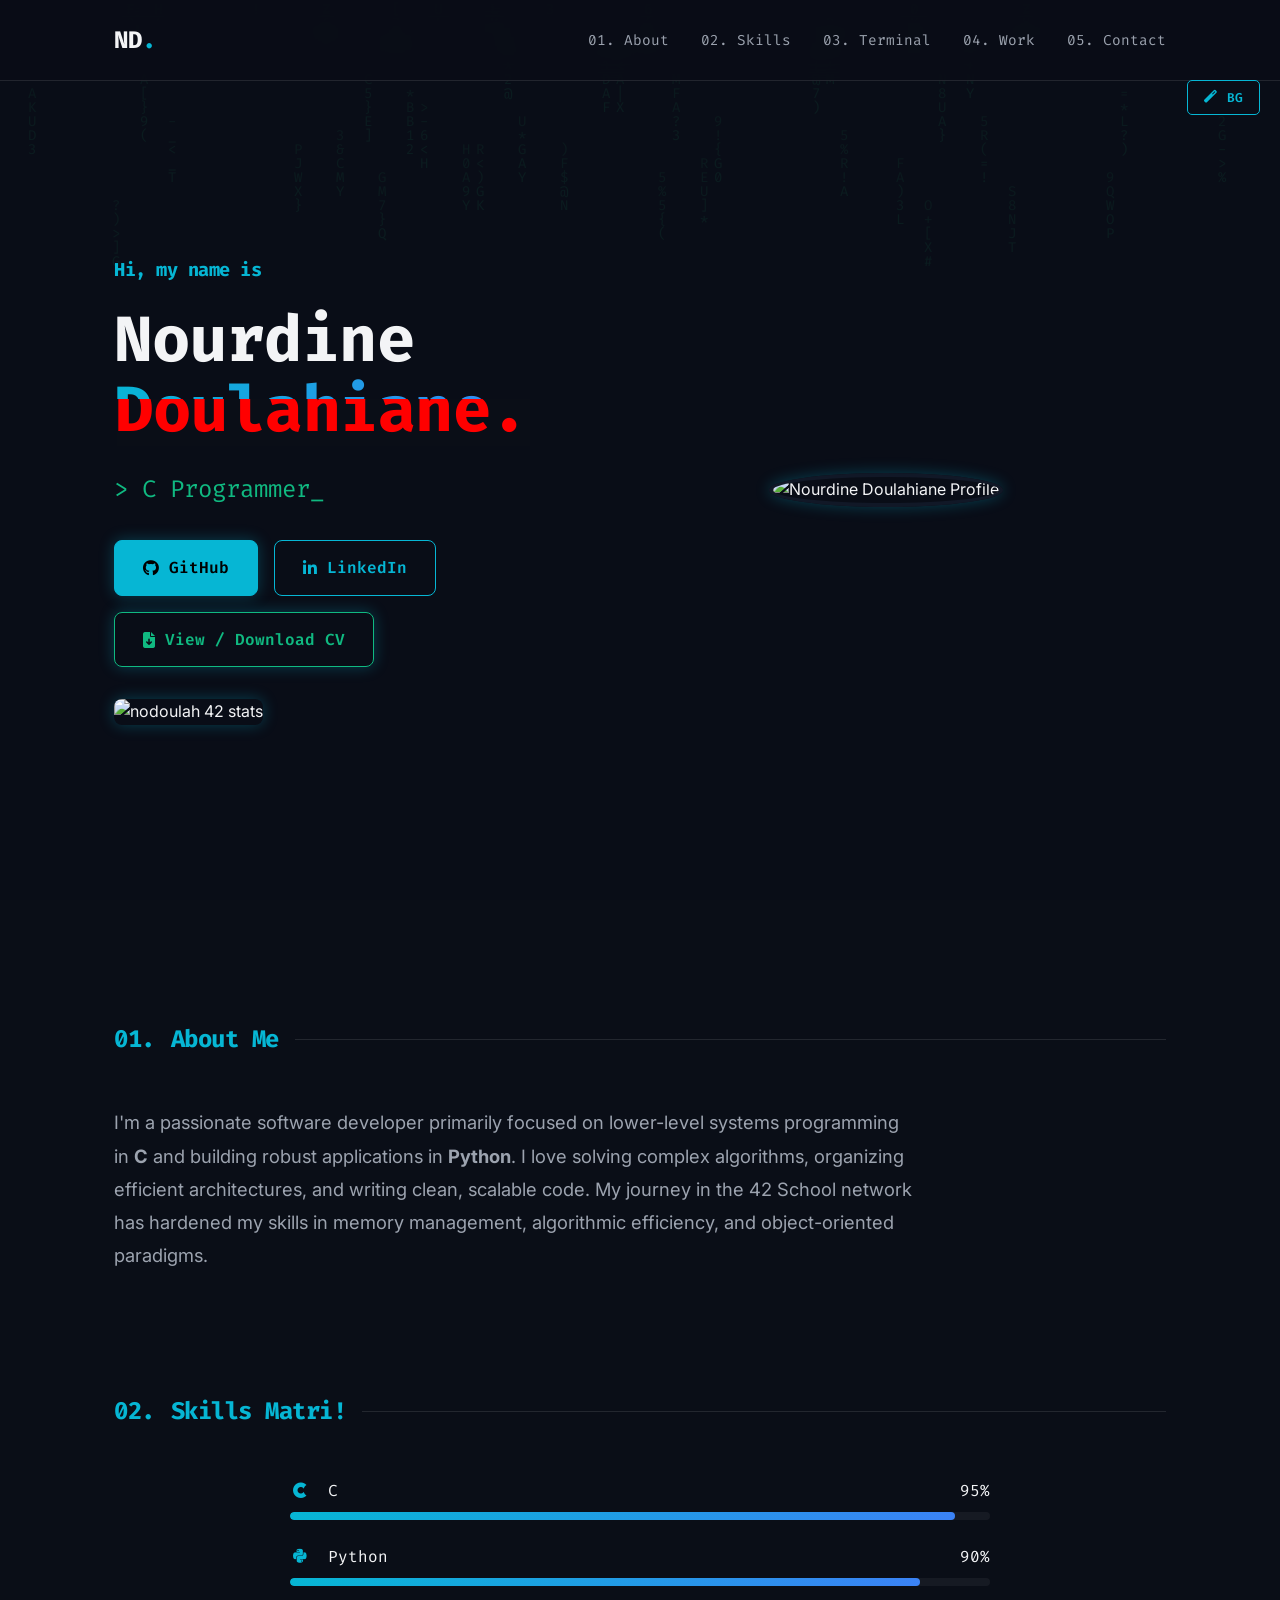
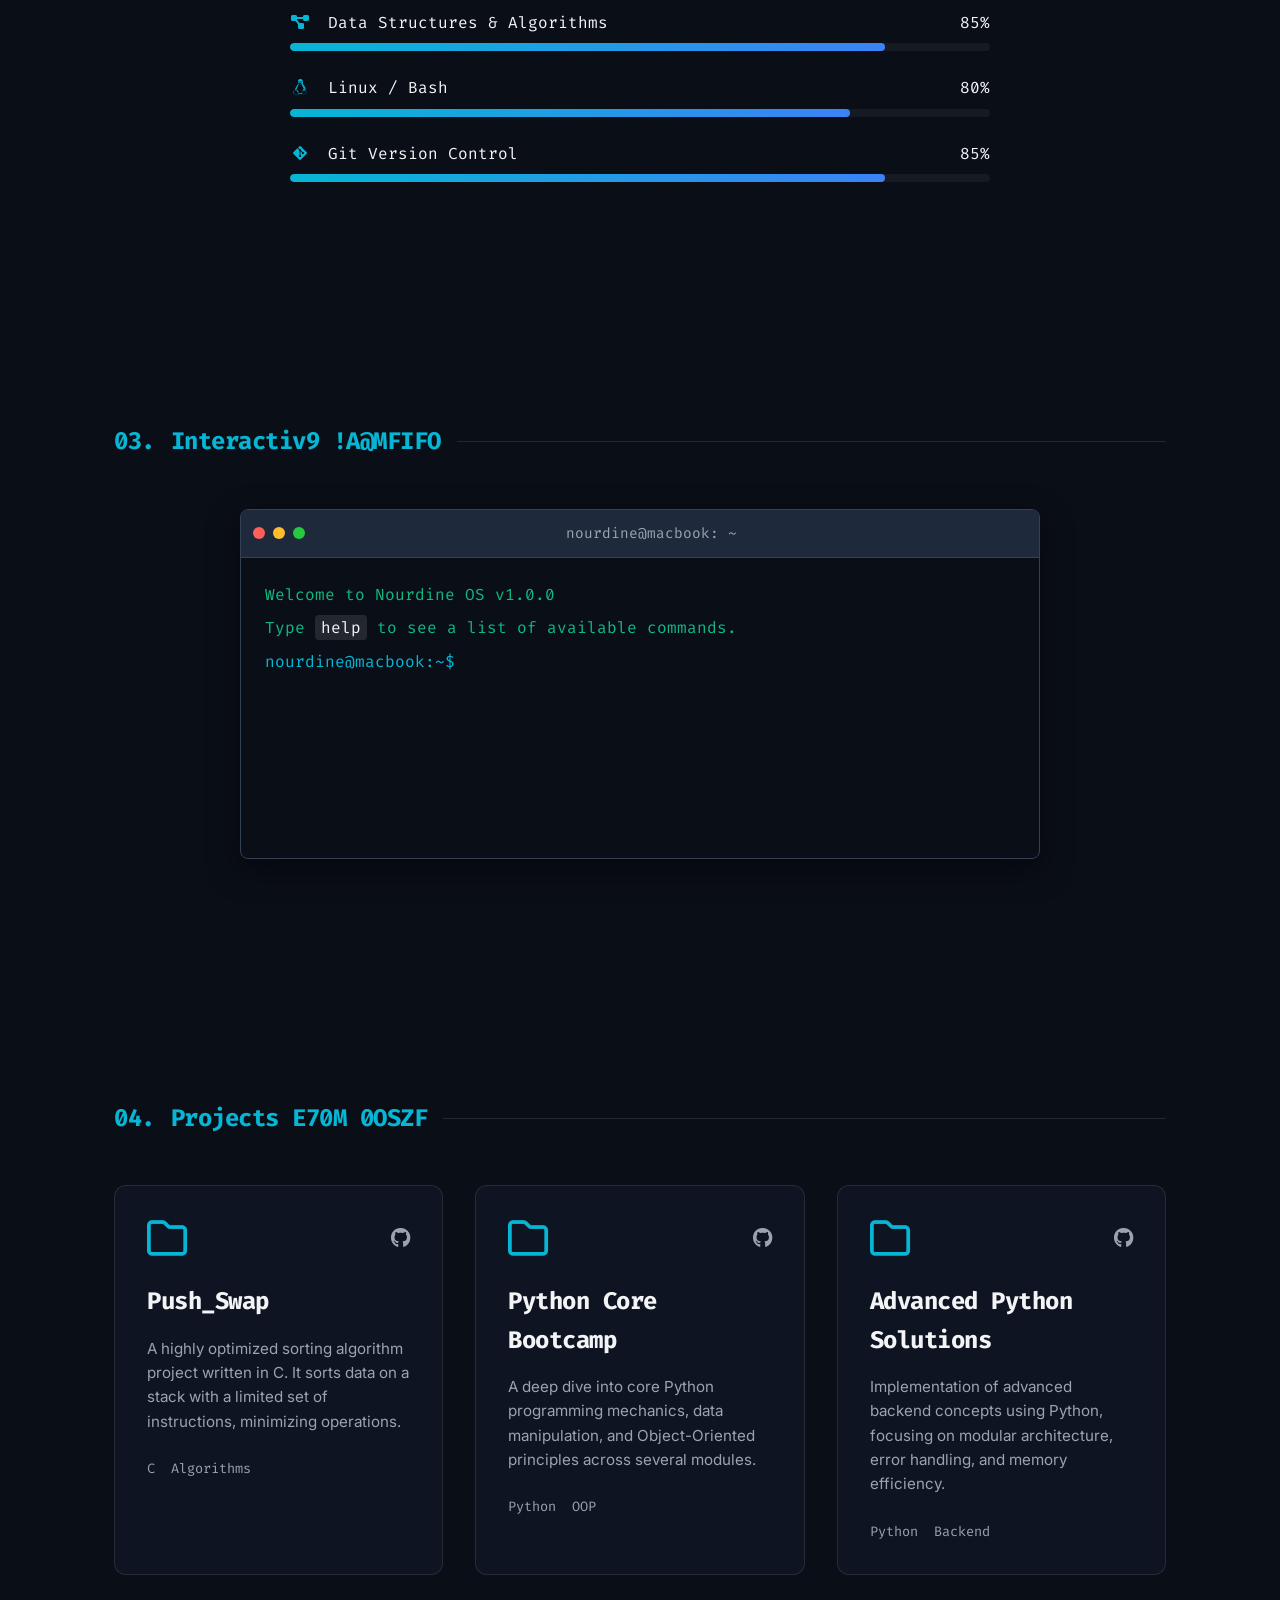
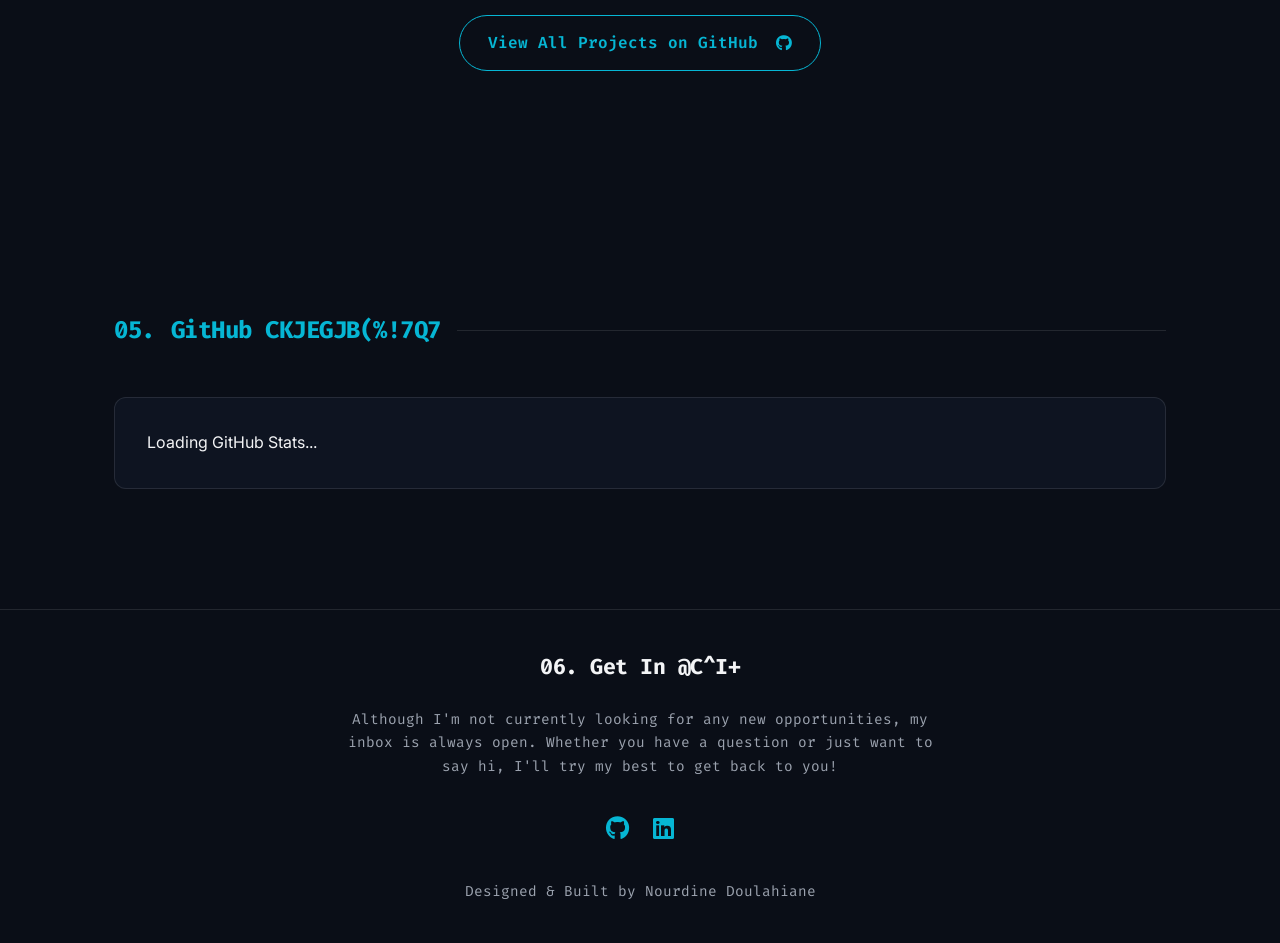
==== my_platform/index.html @ ed4ff54c "done" ====
<!DOCTYPE html>
<html lang="en">

<head>
  <meta charset="UTF-8">
  <meta name="viewport" content="width=device-width, initial-scale=1.0">
  <title>Nourdine Doulahiane | Portfolio</title>
  <meta name="description"
    content="Personal Portfolio of Nourdine Doulahiane - Software Developer specializing in C and Python.">
  <link rel="stylesheet" href="css/globals.css">
  <link rel="stylesheet" href="https://cdnjs.cloudflare.com/ajax/libs/font-awesome/6.4.0/css/all.min.css">
  <link rel="stylesheet" href="https://unpkg.com/github-calendar@latest/dist/github-calendar-responsive.css" />
</head>

<body>

  <div class="scroll-progress-container">
    <div class="scroll-progress-bar" id="scroll-bar"></div>
  </div>

  <!-- Splash Screen -->
  <div id="splash-screen" style="flex-direction: column; align-items: flex-start; justify-content: flex-start;">
    <div class="boot-sequence" id="boot-sequence" style="padding: 20px; width: 100%; text-align: left; font-family: 'Fira Code', monospace; font-size: 0.85rem; color: #10b981; line-height: 1.5; text-shadow: 0 0 5px rgba(16, 185, 129, 0.5);"></div>
    <div class="splash-content" id="splash-content" style="display: none; margin: auto; text-align: center;">
      <div class="splash-logo">ND<span>_</span></div>
      <div class="loading-bar"></div>
    </div>
  </div>

  <!-- Navigation -->
  <header>
    <div class="container nav-container">
      <a href="#" class="logo">ND<span>.</span></a>
      <ul class="nav-links">
        <li><a href="#about">01. About</a></li>
        <li><a href="#skills">02. Skills</a></li>
        <li><a href="#terminal">03. Terminal</a></li>
        <li><a href="#projects">04. Work</a></li>
        <li><a href="#contact">05. Contact</a></li>
      </ul>
    </div>
  </header>

  <!-- Hero Section -->
  <section class="hero" id="intro" style="position: relative;">
    <button id="bg-toggle-btn" class="btn btn-outline"
      style="position:absolute; top:80px; right:20px; z-index:100; padding: 8px 16px; font-size: 0.8rem; border-radius: 5px;"><i
        class="fas fa-magic"></i> BG</button>
    <canvas id="matrix-bg" style="transition: opacity 0.5s ease;"></canvas>
    <div id="particles-js" style="position: absolute; top:0; left:0; width:100%; height:100%; z-index:1; opacity:0; pointer-events:none; transition: opacity 0.5s ease;">
    </div>
    <div class="container hero-grid">
      <div class="hero-content" style="position: relative; z-index: 2;">
        <h3 style="color: var(--accent-cyan); font-family: 'Fira Code', monospace; margin-bottom: 20px;">Hi, my name is
        </h3>
        <h1>Nourdine <span class="glitch-text" data-text="Doulahiane.">Doulahiane.</span></h1>

        <div class="typewriter-container">
          > <span class="typewriter"></span><span class="cursor" style="animation: blink 1s infinite;">_</span>
        </div>



        <div class="social-btns">
          <a href="https://github.com/nourdine6002" target="_blank" rel="noopener noreferrer" class="btn btn-primary">
            <i class="fab fa-github"></i> GitHub
          </a>
          <a href="https://www.linkedin.com/in/nourdine-doulahiane-9a6538390/" target="_blank" rel="noopener noreferrer"
            class="btn btn-outline">
            <i class="fab fa-linkedin-in"></i> LinkedIn
          </a>
          <a href="#" id="cv-download-btn" data-href="cv.html" class="btn btn-primary btn-pulse"
            style="background: transparent; color: var(--accent-green); border-color: var(--accent-green);">
            <i class="fas fa-file-download"></i> View / Download CV
          </a>
        </div>

        <div style="margin-top: 32px;">
          <a href="https://profile.intra.42.fr/users/nodoulah" target="_blank" rel="noopener noreferrer">
            <img src="https://badge.mediaplus.ma/green_binary/nodoulah" alt="nodoulah 42 stats"
              style="max-width: 400px; width: 100%; border-radius: 8px; box-shadow: var(--shadow-neon); transition: transform 0.3s ease;"
              onmouseover="this.style.transform='scale(1.02)'" onmouseout="this.style.transform='scale(1)'">
          </a>
        </div>
      </div>

      <div class="hero-visual" style="position: relative; z-index: 2;">
        <img src="https://avatars.githubusercontent.com/nourdine6002" alt="Nourdine Doulahiane Profile">
      </div>
    </div>
  </section>

  <!-- About Section -->
  <section id="about" class="section" style="padding-bottom: 0;">
    <div class="container">
      <h2 class="section-title"><span>01.</span> <span class="decode-text" data-value="About Me">About Me</span></h2>
      <p style="font-size: 1.15rem; color: var(--text-muted); max-width: 800px; line-height: 1.8;">
        I'm a passionate software developer primarily focused on lower-level systems programming in <strong>C</strong>
        and building robust applications in <strong>Python</strong>. I love solving complex algorithms, organizing
        efficient architectures, and writing clean, scalable code. My journey in the 42 School network has hardened my
        skills in memory management, algorithmic efficiency, and object-oriented paradigms.
      </p>
    </div>
  </section>

  <!-- Skills Section -->
  <section id="skills" class="section">
    <div class="container">
      <h2 class="section-title"><span>02.</span> <span class="decode-text" data-value="Skills Matrix">Skills Matrix</span></h2>
      <div class="skills-grid">

        <div class="skill-item">
          <div class="skill-info">
            <span><i class="fab fa-cuttlefish"></i> C</span>
            <span>95%</span>
          </div>
          <div class="skill-bar">
            <div class="skill-fill" data-width="95%"></div>
          </div>
        </div>

        <div class="skill-item">
          <div class="skill-info">
            <span><i class="fab fa-python"></i> Python</span>
            <span>90%</span>
          </div>
          <div class="skill-bar">
            <div class="skill-fill" data-width="90%"></div>
          </div>
        </div>

        <div class="skill-item">
          <div class="skill-info">
            <span><i class="fas fa-project-diagram"></i> Data Structures & Algorithms</span>
            <span>85%</span>
          </div>
          <div class="skill-bar">
            <div class="skill-fill" data-width="85%"></div>
          </div>
        </div>

        <div class="skill-item">
          <div class="skill-info">
            <span><i class="fab fa-linux"></i> Linux / Bash</span>
            <span>80%</span>
          </div>
          <div class="skill-bar">
            <div class="skill-fill" data-width="80%"></div>
          </div>
        </div>

        <div class="skill-item">
          <div class="skill-info">
            <span><i class="fab fa-git-alt"></i> Git Version Control</span>
            <span>85%</span>
          </div>
          <div class="skill-bar">
            <div class="skill-fill" data-width="85%"></div>
          </div>
        </div>

      </div>
    </div>
  </section>

  <!-- Terminal Section -->
  <section id="terminal" class="section">
    <div class="container">
      <h2 class="section-title" style="justify-content: space-between;">
        <span style="display: flex; align-items: center; gap: 16px;"><span>03.</span> <span class="decode-text" data-value="Interactive Terminal">Interactive Terminal</span></span>
        <button id="restore-terminal-btn" class="btn btn-outline" style="display:none; font-size: 0.8rem; padding: 6px 16px; border-radius: 4px;">
          <i class="fas fa-terminal"></i> Restore Window
        </button>
      </h2>

      <div class="terminal-window" id="terminal-window" style="position: relative; left: 0; top: 0;">
        <div class="terminal-header" id="term-header">
          <div class="terminal-buttons">
            <span class="close" id="term-close" title="Close"></span>
            <span class="minimize" id="term-min" title="Minimize"></span>
            <span class="maximize" id="term-max" title="Maximize"></span>
          </div>
          <div class="terminal-title">nourdine@macbook: ~</div>
        </div>
        <div class="terminal-body" id="term-body">
          <p>Welcome to Nourdine OS v1.0.0</p>
          <p>Type <span class="highlight">help</span> to see a list of available commands.</p>

          <div id="term-history"></div>

          <div class="term-input-line">
            <span class="prompt">nourdine@macbook:~$</span>
            <input type="text" id="term-input" autocomplete="off" spellcheck="false" autofocus>
          </div>
        </div>
      </div>
    </div>
  </section>

  <!-- Projects Section -->
  <section id="projects" class="section">
    <div class="container">
      <h2 class="section-title"><span>04.</span> <span class="decode-text" data-value="Projects I've Built">Projects I've Built</span></h2>

      <div class="projects-grid">

        <div class="project-card" data-tilt data-tilt-max="10" data-tilt-speed="400" data-tilt-glare
          data-tilt-max-glare="0.1">
          <div class="project-top">
            <i class="far fa-folder folder-icon"></i>
            <div class="project-links">
              <a href="https://github.com/nourdine6002/push_swap" target="_blank"><i class="fab fa-github"></i></a>
            </div>
          </div>
          <h3 class="project-title">Push_Swap</h3>
          <p class="project-desc">A highly optimized sorting algorithm project written in C. It sorts data on a stack
            with a limited set of instructions, minimizing operations.</p>
          <div class="project-tech">
            <span>C</span>
            <span>Algorithms</span>
          </div>
        </div>

        <div class="project-card" data-tilt data-tilt-max="10" data-tilt-speed="400" data-tilt-glare
          data-tilt-max-glare="0.1">
          <div class="project-top">
            <i class="far fa-folder folder-icon"></i>
            <div class="project-links">
              <a href="https://github.com/nourdine6002/python00" target="_blank"><i class="fab fa-github"></i></a>
            </div>
          </div>
          <h3 class="project-title">Python Core Bootcamp</h3>
          <p class="project-desc">A deep dive into core Python programming mechanics, data manipulation, and
            Object-Oriented principles across several modules.</p>
          <div class="project-tech">
            <span>Python</span>
            <span>OOP</span>
          </div>
        </div>

        <div class="project-card" data-tilt data-tilt-max="10" data-tilt-speed="400" data-tilt-glare
          data-tilt-max-glare="0.1">
          <div class="project-top">
            <i class="far fa-folder folder-icon"></i>
            <div class="project-links">
              <a href="https://github.com/nourdine6002/python05" target="_blank"><i class="fab fa-github"></i></a>
            </div>
          </div>
          <h3 class="project-title">Advanced Python Solutions</h3>
          <p class="project-desc">Implementation of advanced backend concepts using Python, focusing on modular
            architecture, error handling, and memory efficiency.</p>
          <div class="project-tech">
            <span>Python</span>
            <span>Backend</span>
          </div>
        </div>

      </div>

      <div style="text-align: center; margin-top: 40px;">
        <a href="https://github.com/nourdine6002?tab=repositories" target="_blank" class="btn btn-outline"
          style="border-radius: 30px; font-size: 1rem;">
          View All Projects on GitHub <i class="fab fa-github" style="margin-left: 8px;"></i>
        </a>
      </div>

    </div>
  </section>

  <!-- GitHub Stats Section -->
  <section class="section" id="github-stats">
    <div class="container">
      <h2 class="section-title"><span>05.</span> <span class="decode-text" data-value="GitHub Contributions">GitHub Contributions</span></h2>
      <div
        style="background: var(--bg-card); border: 1px solid var(--border-light); border-radius: 12px; padding: 32px;"
        class="calendar">
        <!-- Calendar gets injected here -->
        Loading GitHub Stats...
      </div>
    </div>
  </section>

  <!-- Footer Section -->
  <footer id="contact">
    <div class="container">
      <h2 style="color: var(--text-main); margin-bottom: 24px;"><span>06.</span> <span class="decode-text" data-value="Get In Touch">Get In Touch</span></h2>
      <p style="max-width: 600px; margin: 0 auto 32px;">Although I'm not currently looking for any new opportunities, my
        inbox is always open. Whether you have a question or just want to say hi, I'll try my best to get back to you!
      </p>

      <div style="margin-bottom: 32px; font-size: 1.5rem; display: flex; justify-content: center; gap: 24px;">
        <a href="https://github.com/nourdine6002" target="_blank"><i class="fab fa-github"></i></a>
        <a href="https://www.linkedin.com/in/nourdine-doulahiane-9a6538390/" target="_blank"><i
            class="fab fa-linkedin"></i></a>
      </div>
      <p>Designed & Built by Nourdine Doulahiane</p>
    </div>
  </footer>

  <!-- Hack Server Modal -->
  <div id="hack-modal" class="hack-modal">
    <div class="hack-terminal">
      <div id="hack-text"></div>
      <span class="cursor" style="animation: blink 1s infinite;">_</span>
    </div>
  </div>

  <!-- Custom Context Menu -->
  <div id="custom-context-menu" class="context-menu">
    <div class="context-menu-header">NourdineOS_Terminal</div>
    <ul class="context-menu-list">
      <li id="cm-terminal"><i class="fas fa-terminal"></i> Access Terminal</li>
      <li id="cm-github"><i class="fab fa-github"></i> View GitHub</li>
      <li id="cm-cv"><i class="fas fa-file-download"></i> Download CV</li>
      <li id="cm-matrix"><i class="fas fa-user-secret"></i> Toggle Matrix Mode</li>
    </ul>
  </div>

  <script src="https://cdn.jsdelivr.net/npm/particles.js@2.0.0/particles.min.js"></script>
  <script src="https://cdnjs.cloudflare.com/ajax/libs/vanilla-tilt/1.8.1/vanilla-tilt.min.js"></script>
  <script src="https://unpkg.com/github-calendar@latest/dist/github-calendar.min.js"></script>
  <script src="js/app.js"></script>
</body>

</html>
---- my_platform/css/globals.css ----
@import url('https://fonts.googleapis.com/css2?family=Fira+Code:wght@300;400;500;600;700&family=Inter:wght@300;400;600;800&display=swap');

:root {
  --bg-primary: #0a0e17;
  --bg-secondary: #111827;
  --bg-card: rgba(17, 24, 39, 0.7);
  --text-main: #f3f4f6;
  --text-muted: #9ca3af;
  --accent-cyan: #06b6d4;
  --accent-green: #10b981;
  --accent-blue: #3b82f6;
  --gradient-neon: linear-gradient(135deg, var(--accent-cyan), var(--accent-blue));
  --border-light: rgba(255, 255, 255, 0.1);
  --shadow-neon: 0 0 15px rgba(6, 182, 212, 0.3);
  --shadow-green: 0 0 15px rgba(16, 185, 129, 0.4);
  --transition: all 0.3s cubic-bezier(0.4, 0, 0.2, 1);
}

* {
  margin: 0;
  padding: 0;
  box-sizing: border-box;
}

body {
  font-family: 'Inter', sans-serif;
  background-color: var(--bg-primary);
  color: var(--text-main);
  line-height: 1.6;
  overflow-x: hidden;
}

h1, h2, h3, h4, h5, h6 {
  font-family: 'Fira Code', monospace;
  font-weight: 700;
  letter-spacing: -0.5px;
}

a {
  text-decoration: none;
  color: inherit;
  transition: var(--transition);
}

.container {
  width: 100%;
  max-width: 1100px;
  margin: 0 auto;
  padding: 0 24px;
}

/* ==========================================================================
   Splash Screen
   ========================================================================== */
#splash-screen {
  position: fixed;
  top: 0; left: 0; width: 100%; height: 100vh;
  background: var(--bg-primary);
  z-index: 9999;
  display: flex;
  justify-content: center;
  align-items: center;
  transition: opacity 0.8s ease, visibility 0.8s;
}
#splash-screen.fade-out {
  opacity: 0;
  visibility: hidden;
}
.splash-content {
  text-align: center;
}
.splash-logo {
  font-family: 'Fira Code', monospace;
  font-size: 4rem;
  color: var(--text-main);
  font-weight: 700;
  letter-spacing: 2px;
}
.splash-logo span {
  color: var(--accent-green);
  animation: blink 1s infinite;
}
.loading-bar {
  width: 200px;
  height: 4px;
  background: rgba(255,255,255,0.1);
  margin: 20px auto 0;
  border-radius: 2px;
  overflow: hidden;
  position: relative;
}
.loading-bar::after {
  content: '';
  position: absolute;
  top: 0; left: 0; height: 100%; width: 0;
  background: var(--accent-cyan);
  animation: load 1.5s ease-in-out forwards;
}
@keyframes load {
  100% { width: 100%; }
}

/* ==========================================================================
   Navigation
   ========================================================================== */
header {
  position: fixed;
  top: 0;
  width: 100%;
  z-index: 100;
  background: rgba(10, 14, 23, 0.85);
  backdrop-filter: blur(12px);
  -webkit-backdrop-filter: blur(12px);
  border-bottom: 1px solid var(--border-light);
  transition: var(--transition);
}

.nav-container {
  display: flex;
  justify-content: space-between;
  align-items: center;
  height: 80px;
}

.logo {
  font-family: 'Fira Code', monospace;
  font-size: 1.5rem;
  font-weight: 700;
  color: var(--text-main);
}

.logo span {
  color: var(--accent-cyan);
}

.nav-links {
  display: flex;
  gap: 32px;
  list-style: none;
}

.nav-links a {
  font-family: 'Fira Code', monospace;
  font-size: 0.9rem;
  color: var(--text-muted);
}

.nav-links a:hover {
  color: var(--accent-cyan);
}

/* ==========================================================================
   Hero Section
   ========================================================================== */
.hero {
  min-height: 100vh;
  display: flex;
  align-items: center;
  position: relative;
  overflow: hidden;
  padding-top: 80px;
}

/* Matrix Canvas */
#matrix-bg {
  position: absolute;
  top: 0;
  left: 0;
  width: 100%;
  height: 100%;
  z-index: 1;
  opacity: 0.08;
}

.hero-grid {
  display: grid;
  grid-template-columns: 1.2fr 0.8fr;
  gap: 60px;
  align-items: center;
}

.hero-content h1 {
  font-size: 4rem;
  line-height: 1.1;
  margin-bottom: 24px;
}

.hero-content h1 span {
  background: var(--gradient-neon);
  -webkit-background-clip: text;
  -webkit-text-fill-color: transparent;
}

.typewriter-container {
  font-family: 'Fira Code', monospace;
  font-size: 1.5rem;
  color: var(--accent-green);
  margin-bottom: 32px;
  min-height: 36px;
}

.hero-desc {
  font-size: 1.1rem;
  color: var(--text-muted);
  max-width: 500px;
  margin-bottom: 40px;
}

.social-btns {
  display: flex;
  flex-wrap: wrap;
  gap: 16px;
}

.btn {
  display: inline-flex;
  align-items: center;
  gap: 10px;
  padding: 14px 28px;
  border-radius: 8px;
  font-family: 'Fira Code', monospace;
  font-size: 1rem;
  font-weight: 600;
  cursor: pointer;
  border: 1px solid var(--accent-cyan);
}

.btn-primary {
  background: var(--accent-cyan);
  color: #000;
  box-shadow: var(--shadow-neon);
}

.btn-primary:hover {
  background: transparent;
  color: var(--accent-cyan);
}

.btn-outline {
  background: transparent;
  color: var(--accent-cyan);
}

.btn-outline:hover {
  background: rgba(6, 182, 212, 0.1);
}

/* CV Button Pulser */
.btn-pulse {
  animation: pulse-green 2s infinite;
}
@keyframes pulse-green {
  0% { box-shadow: 0 0 0 0 rgba(16, 185, 129, 0.4); }
  70% { box-shadow: 0 0 0 10px rgba(16, 185, 129, 0); }
  100% { box-shadow: 0 0 0 0 rgba(16, 185, 129, 0); }
}

.hero-visual {
  position: relative;
  border-radius: 50%;
}

.hero-visual img {
  width: 100%;
  max-width: 400px;
  border-radius: 50%;
  border: 4px solid var(--bg-secondary);
  box-shadow: var(--shadow-neon);
  position: relative;
  z-index: 2;
  transition: transform 0.5s ease;
}

.hero-visual:hover img {
  transform: scale(1.02);
}

/* ==========================================================================
   Sections & Projects
   ========================================================================== */
.section {
  padding: 120px 0;
}

.section-title {
  font-size: 2.5rem;
  margin-bottom: 48px;
  display: flex;
  align-items: center;
  gap: 16px;
}

.section-title::after {
  content: '';
  height: 1px;
  flex-grow: 1;
  background: var(--border-light);
}

.section-title span {
  color: var(--accent-cyan);
  font-size: 1.5rem;
}

/* Skills Matrix */
.skills-grid {
  display: grid;
  grid-template-columns: 1fr;
  gap: 24px;
  max-width: 700px;
  margin: 0 auto;
}

.skill-item {
  display: flex;
  flex-direction: column;
  gap: 8px;
}

.skill-info {
  display: flex;
  justify-content: space-between;
  font-family: 'Fira Code', monospace;
  font-size: 1rem;
}

.skill-info i {
  color: var(--accent-cyan);
  margin-right: 8px;
  width: 20px;
  text-align: center;
}

.skill-bar {
  width: 100%;
  height: 8px;
  background: rgba(255,255,255,0.05);
  border-radius: 4px;
  overflow: hidden;
}

.skill-fill {
  height: 100%;
  width: 0; /* Animated via JS */
  background: var(--gradient-neon);
  border-radius: 4px;
  transition: width 1.5s cubic-bezier(0.1, 0.5, 0.1, 1);
}

/* Interactive Terminal */
.terminal-window {
  background: var(--bg-primary);
  border: 1px solid #334155;
  border-radius: 8px;
  overflow: hidden;
  box-shadow: 0 10px 30px rgba(0,0,0,0.5);
  max-width: 800px;
  margin: 0 auto;
  font-family: 'Fira Code', monospace;
  z-index: 10;
  transition: box-shadow 0.2s, max-width 0.3s;
}
.terminal-window.is-dragging {
  box-shadow: 0 20px 50px rgba(0,0,0,0.8);
  z-index: 999;
}
.terminal-window.is-minimized .terminal-body {
  display: none;
}
.terminal-window.is-maximized {
  position: fixed !important;
  top: 0 !important;
  left: 0 !important;
  width: 100vw !important;
  max-width: 100vw !important;
  height: 100vh !important;
  margin: 0 !important;
  z-index: 99999;
  border-radius: 0;
}
.terminal-window.is-maximized .terminal-body {
  max-height: 100vh;
  height: calc(100vh - 44px);
}
.terminal-window.is-closed {
  display: none !important;
}

.terminal-header {
  background: #1e293b;
  padding: 12px;
  display: flex;
  align-items: center;
  border-bottom: 1px solid #334155;
  cursor: grab;
  user-select: none;
}
.terminal-header:active {
  cursor: grabbing;
}

.terminal-buttons {
  display: flex;
  gap: 8px;
  margin-right: 20px;
}

.terminal-buttons span {
  width: 12px;
  height: 12px;
  border-radius: 50%;
  cursor: pointer;
  transition: transform 0.2s;
}
.terminal-buttons span:hover {
  transform: scale(1.2);
}
.close { background: #ff5f56; }
.minimize { background: #ffbd2e; }
.maximize { background: #27c93f; }

.terminal-title {
  color: var(--text-muted);
  font-size: 0.9rem;
  flex-grow: 1;
  text-align: center;
  padding-right: 50px;
}

.terminal-body {
  padding: 24px;
  min-height: 300px;
  max-height: 400px;
  overflow-y: auto;
  color: var(--accent-green);
  font-size: 1rem;
}

.terminal-body p {
  margin-bottom: 8px;
}

.highlight {
  color: var(--text-main);
  background: rgba(255,255,255,0.1);
  padding: 2px 6px;
  border-radius: 4px;
}

.term-input-line {
  display: flex;
  margin-top: 8px;
}

.prompt {
  color: var(--accent-cyan);
  margin-right: 12px;
  white-space: nowrap;
}

#term-input {
  background: transparent;
  border: none;
  color: var(--text-main);
  font-family: inherit;
  font-size: inherit;
  width: 100%;
  outline: none;
}

.term-history-entry {
  margin-bottom: 12px;
}

.term-history-entry .command-echo {
  display: block;
  margin-bottom: 4px;
}

.term-history-entry .command-output {
  margin-left: 20px;
  color: #d1d5db;
}

/* Projects */
.projects-grid {
  display: grid;
  grid-template-columns: repeat(auto-fill, minmax(320px, 1fr));
  gap: 32px;
}

.project-card {
  background: var(--bg-card);
  border: 1px solid var(--border-light);
  border-radius: 12px;
  padding: 32px;
  transition: var(--transition);
  position: relative;
  overflow: hidden;
}

.project-card:hover {
  transform: translateY(-8px);
  border-color: var(--accent-cyan);
  box-shadow: var(--shadow-neon);
}

.project-top {
  display: flex;
  justify-content: space-between;
  align-items: center;
  margin-bottom: 24px;
}

.folder-icon {
  font-size: 2.5rem;
  color: var(--accent-cyan);
}

.project-links a {
  color: var(--text-muted);
  font-size: 1.25rem;
}

.project-links a:hover {
  color: var(--accent-cyan);
}

.project-title {
  font-size: 1.5rem;
  margin-bottom: 16px;
}

.project-desc {
  color: var(--text-muted);
  font-size: 0.95rem;
  margin-bottom: 24px;
}

.project-tech {
  display: flex;
  gap: 16px;
  font-family: 'Fira Code', monospace;
  font-size: 0.85rem;
  color: var(--text-muted);
}

/* ==========================================================================
   Footer
   ========================================================================== */
footer {
  text-align: center;
  padding: 40px 0;
  border-top: 1px solid var(--border-light);
  font-family: 'Fira Code', monospace;
  font-size: 0.9rem;
  color: var(--text-muted);
}

footer a {
  color: var(--accent-cyan);
}

/* ==========================================================================
   Responsive
   ========================================================================== */
@media (max-width: 900px) {
  .hero-grid {
    grid-template-columns: 1fr;
    text-align: center;
  }
  
  .hero-content h1 {
    font-size: 3rem;
  }

  .hero-desc {
    margin: 0 auto 40px;
  }

  .social-btns {
    justify-content: center;
  }

  .hero-visual {
    order: -1;
    margin: 0 auto 40px;
  }
}

@media (max-width: 768px) {
  .nav-links { display: none; }
  .section { padding: 80px 0; }
  .projects-grid { grid-template-columns: 1fr; }
}

/* ==========================================================================
   Glitch Animation
   ========================================================================== */
.glitch-text {
  position: relative;
  display: inline-block;
  color: var(--text-main);
}
.glitch-text::before, .glitch-text::after {
  content: attr(data-text);
  position: absolute;
  top: 0;
  left: 0;
  width: 100%;
  height: 100%;
  background: var(--bg-primary);
}
.glitch-text::before {
  left: 3px;
  text-shadow: -2px 0 red;
  clip: rect(24px, 550px, 90px, 0);
  animation: glitch-anim-2 3s infinite linear alternate-reverse;
}
.glitch-text::after {
  left: -3px;
  text-shadow: -2px 0 blue;
  clip: rect(85px, 550px, 140px, 0);
  animation: glitch-anim 2.5s infinite linear alternate-reverse;
}
@keyframes glitch-anim {
  0% { clip: rect(32px, 9999px, 88px, 0); }
  20% { clip: rect(9px, 9999px, 45px, 0); }
  40% { clip: rect(78px, 9999px, 14px, 0); }
  60% { clip: rect(62px, 9999px, 99px, 0); }
  80% { clip: rect(3px, 9999px, 20px, 0); }
  100% { clip: rect(87px, 9999px, 56px, 0); }
}
@keyframes glitch-anim-2 {
  0% { clip: rect(12px, 9999px, 34px, 0); }
  20% { clip: rect(45px, 9999px, 78px, 0); }
  40% { clip: rect(98px, 9999px, 11px, 0); }
  60% { clip: rect(22px, 9999px, 89px, 0); }
  80% { clip: rect(56px, 9999px, 43px, 0); }
  100% { clip: rect(77px, 9999px, 10px, 0); }
}

/* ==========================================================================
   Hacked Mode (Easter Egg)
   ========================================================================== */
body.hacked-mode {
  --accent-cyan: #ff003c;
  --accent-green: #ff0000;
  --accent-blue: #8b0000;
  --text-main: #ffcccc;
  --shadow-neon: 0 0 25px rgba(255, 0, 0, 0.6);
}
body.hacked-mode #matrix-bg {
  filter: hue-rotate(-160deg) brightness(1.5);
}

/* ==========================================================================
   Github Stats Overrides
   ========================================================================== */
.calendar .contrib-footer, .calendar .contrib-column, .calendar .text-muted {
  display: none !important;
}

/* ==========================================================================
   Scroll Progress
   ========================================================================== */

.scroll-progress-container {
  position: fixed;
  top: 0; left: 0;
  width: 100%; height: 3px;
  background: transparent;
  z-index: 100000;
}
.scroll-progress-bar {
  height: 100%; width: 0%;
  background: var(--accent-cyan);
  box-shadow: 0 0 10px var(--accent-cyan);
}

/* ==========================================================================
   Hack sequence modal
   ========================================================================== */
.hack-modal {
  position: fixed; top: 0; left: 0; width: 100%; height: 100%;
  background: rgba(0,0,0,0.95); z-index: 200000; display: none;
  justify-content: center; align-items: center;
}
.hack-modal.active { display: flex; }
.hack-terminal {
  width: 90%; max-width: 600px; height: 400px;
  border: 1px solid var(--accent-green);
  background: #000; color: var(--accent-green);
  font-family: 'Fira Code', monospace;
  padding: 20px; overflow-y: auto; font-size: 14px;
  box-shadow: 0 0 20px rgba(16, 185, 129, 0.2);
}

/* ==========================================================================
   Custom Context Menu
   ========================================================================== */
.context-menu {
  position: absolute;
  background: rgba(10, 14, 23, 0.95);
  border: 1px solid var(--accent-cyan);
  box-shadow: 0 0 15px rgba(6, 182, 212, 0.4);
  backdrop-filter: blur(5px);
  -webkit-backdrop-filter: blur(5px);
  width: 240px;
  border-radius: 6px;
  z-index: 999999;
  display: none;
  font-family: 'Fira Code', monospace;
  overflow: hidden;
}
.context-menu.show {
  display: block;
  animation: cmFadeIn 0.15s ease-out forwards;
}
@keyframes cmFadeIn {
  from { opacity: 0; transform: scale(0.95); }
  to { opacity: 1; transform: scale(1); }
}
.context-menu-header {
  background: var(--accent-cyan);
  color: #000;
  padding: 8px 12px;
  font-size: 0.8rem;
  font-weight: 700;
  letter-spacing: 0.5px;
}
.context-menu-list {
  list-style: none;
  padding: 6px 0;
  margin: 0;
}
.context-menu-list li {
  padding: 12px 16px;
  font-size: 0.9rem;
  color: var(--text-main);
  cursor: pointer;
  transition: var(--transition);
  display: flex;
  align-items: center;
  gap: 12px;
}
.context-menu-list li i {
  color: var(--accent-cyan);
  width: 16px;
  text-align: center;
}
.context-menu-list li:hover {
  background: rgba(6, 182, 212, 0.15);
  color: var(--accent-cyan);
  padding-left: 20px;
}
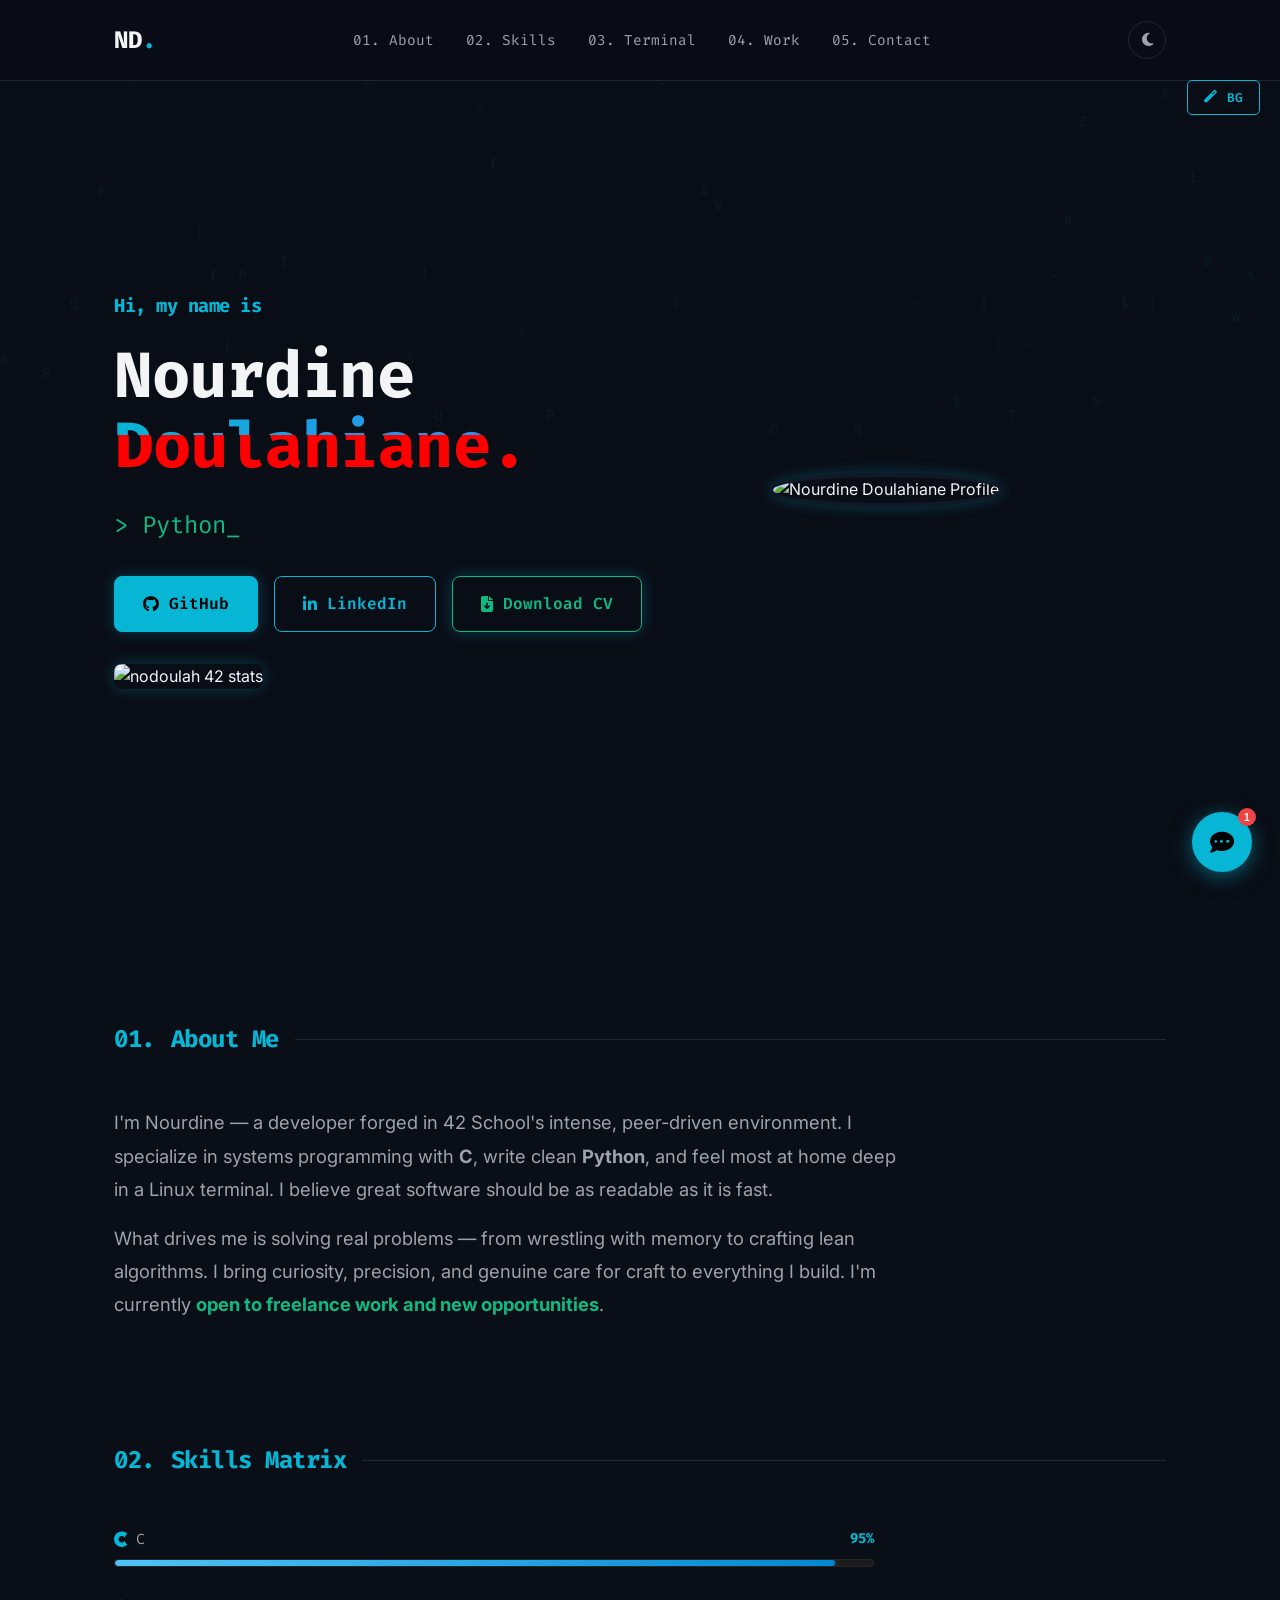
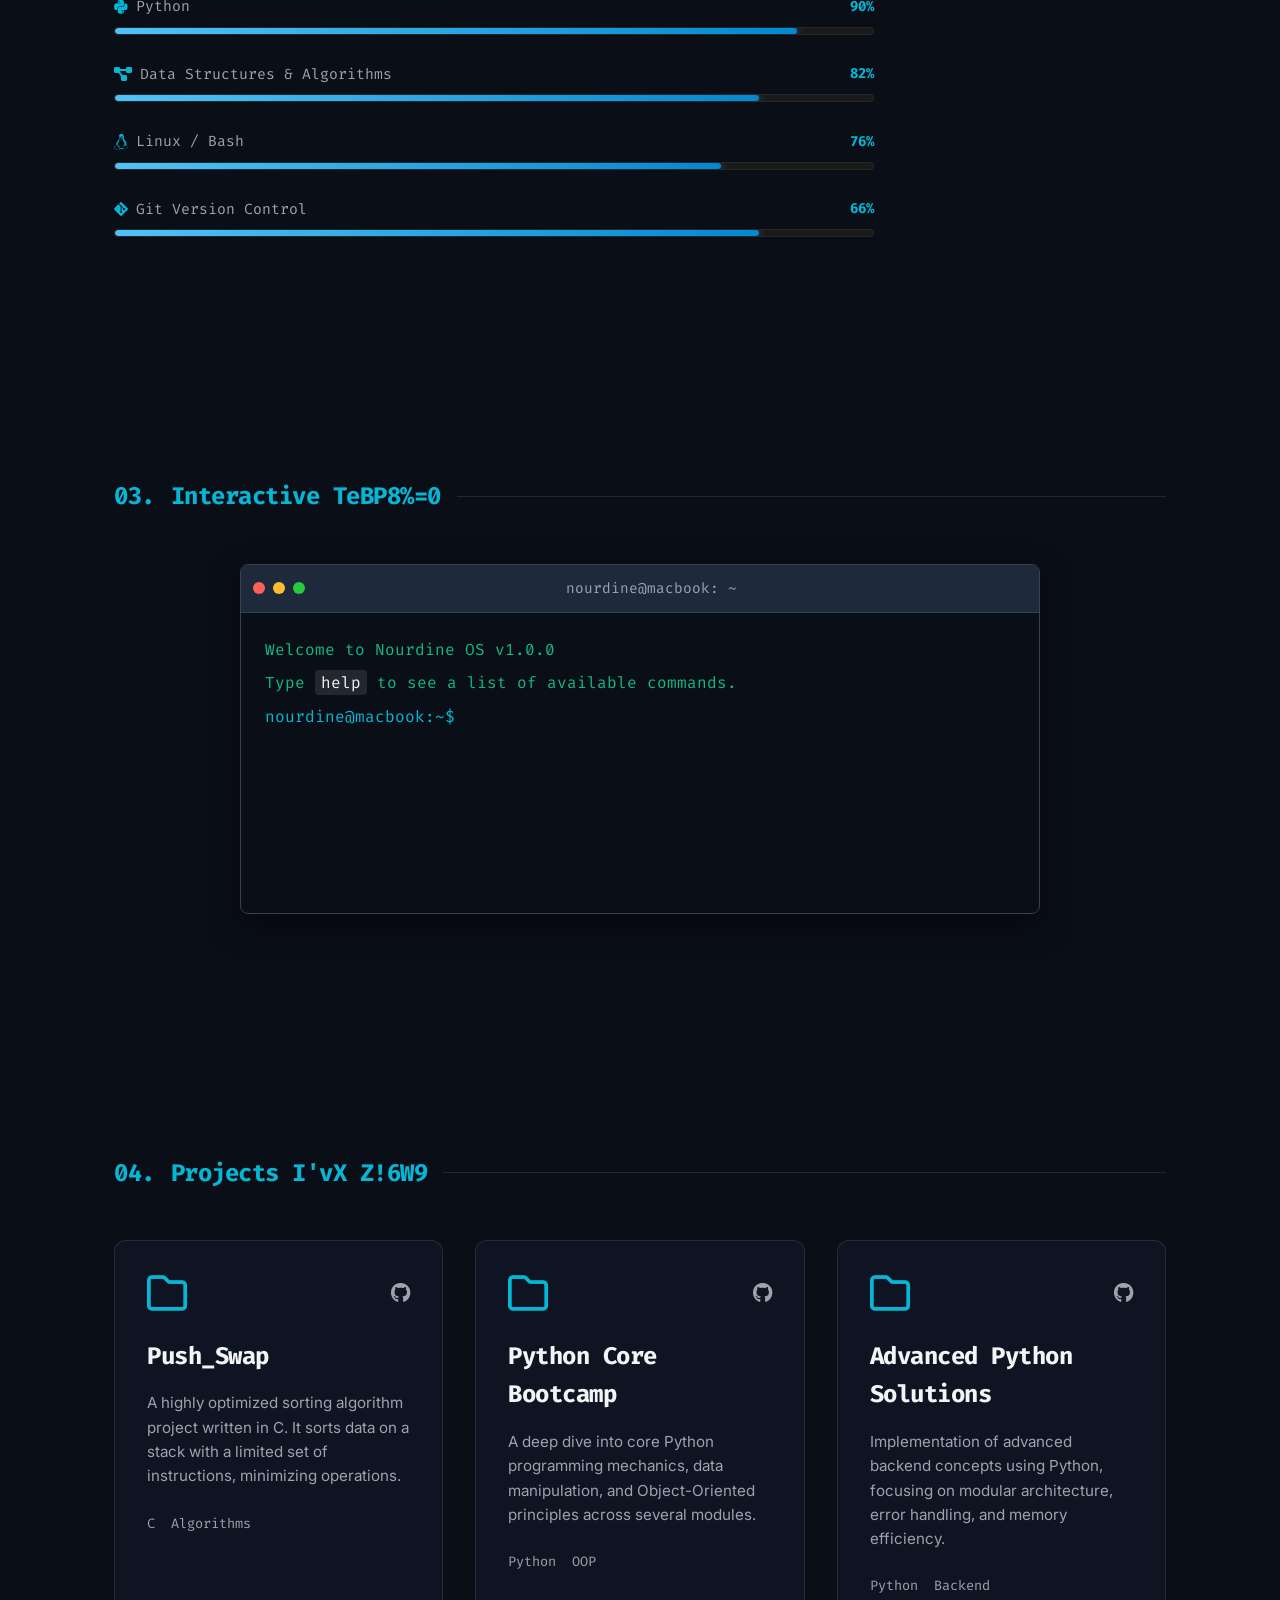
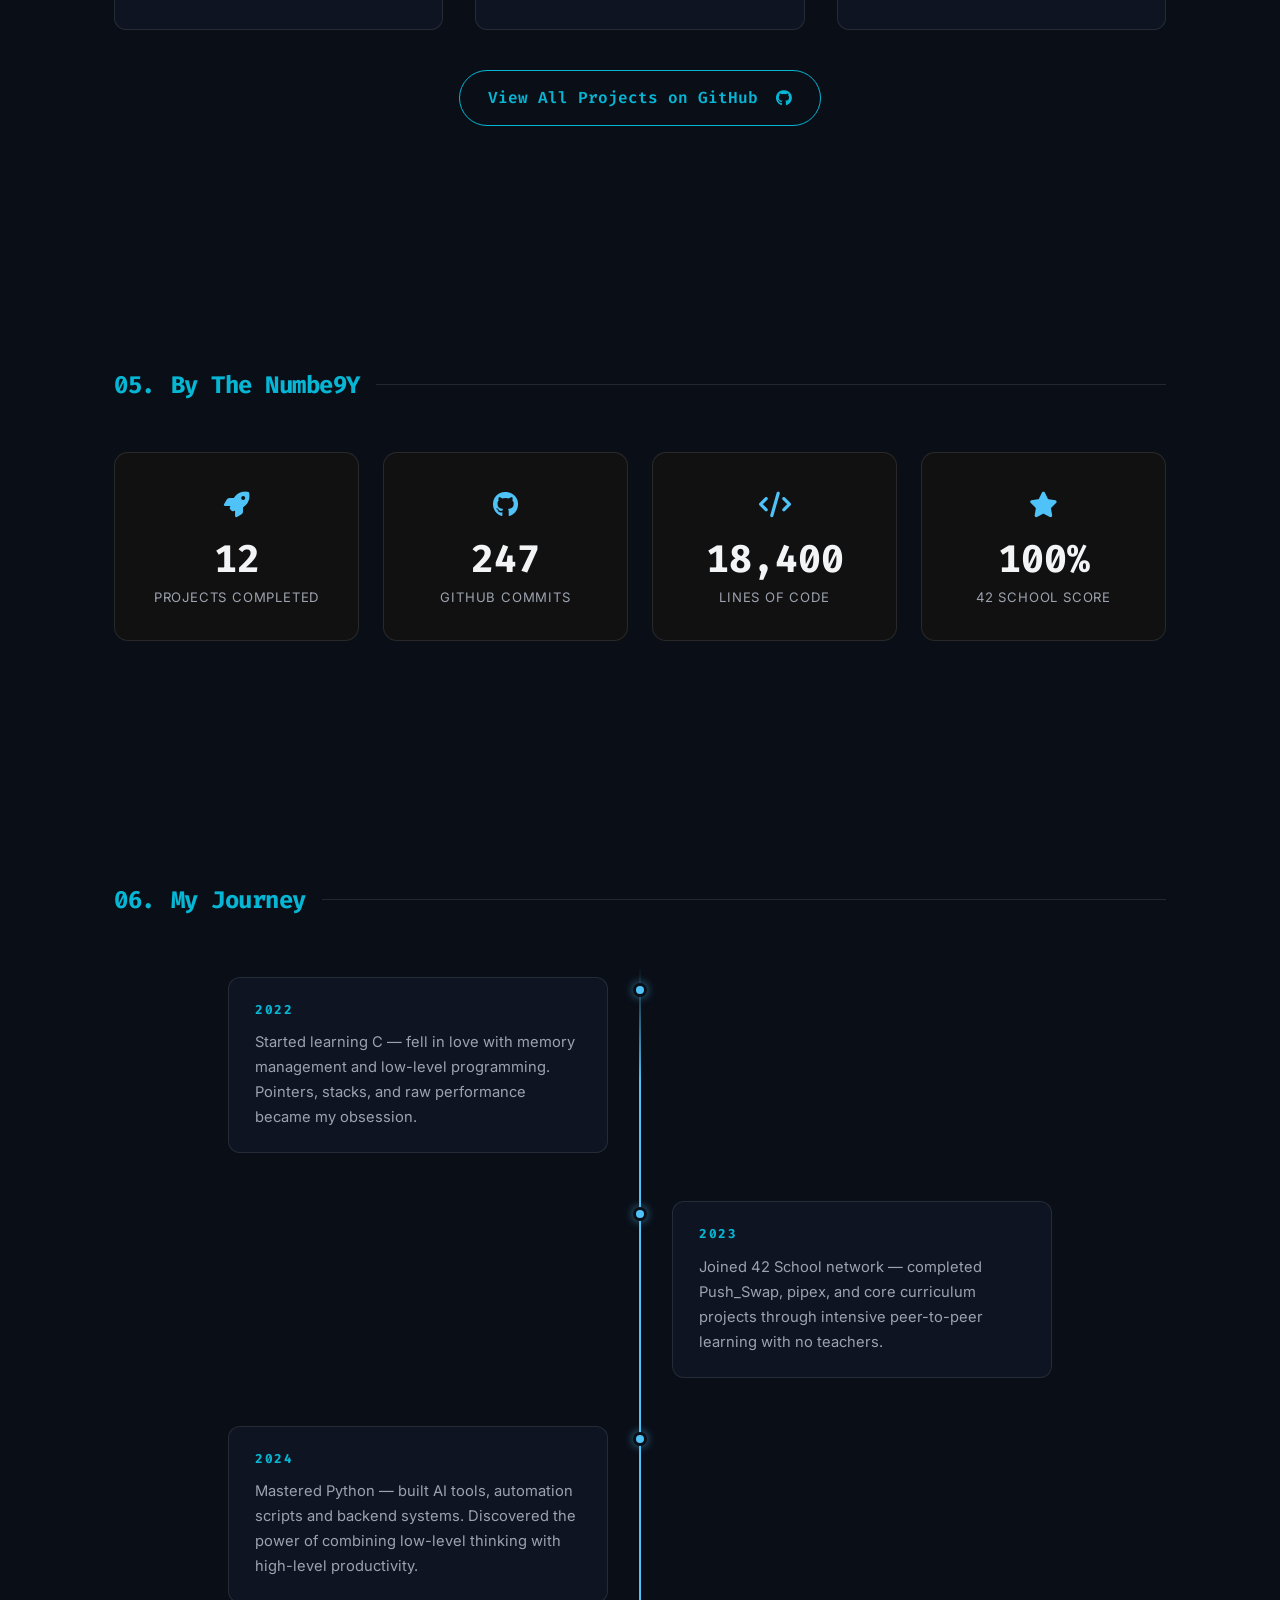
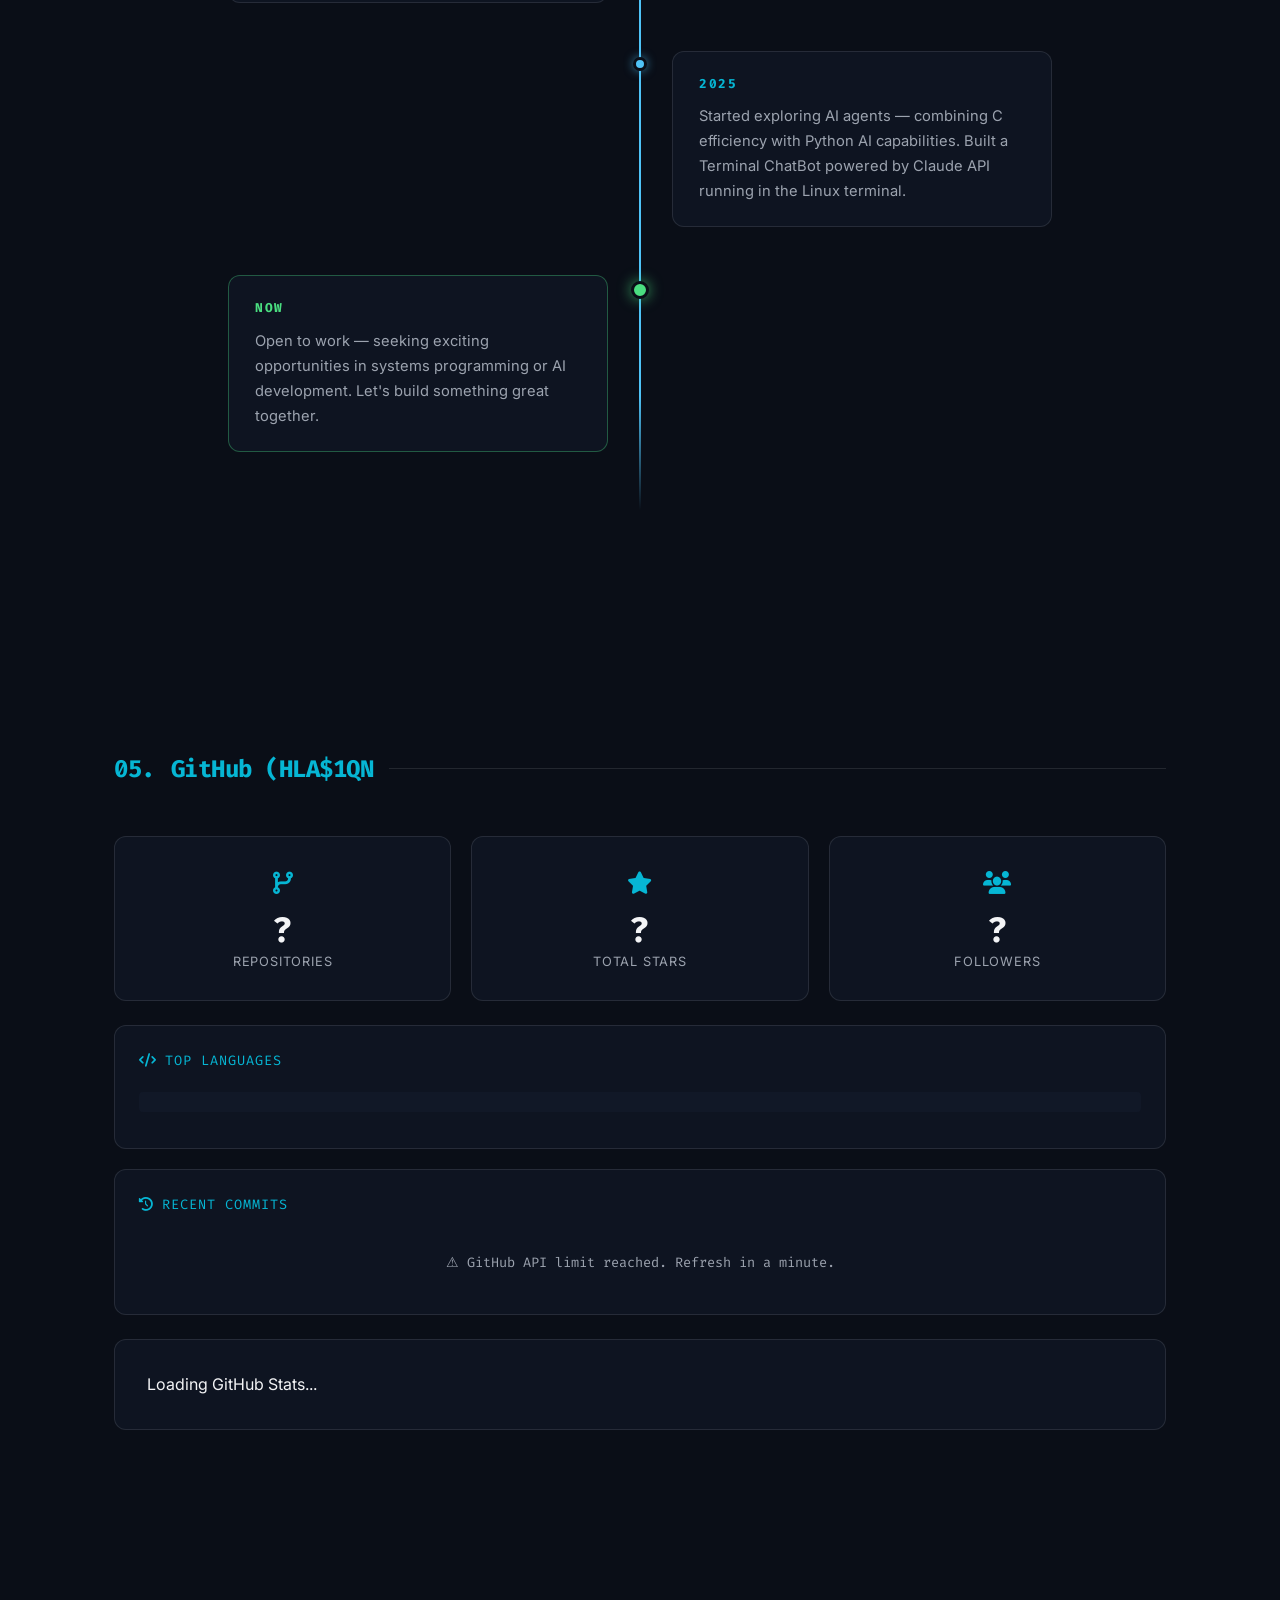
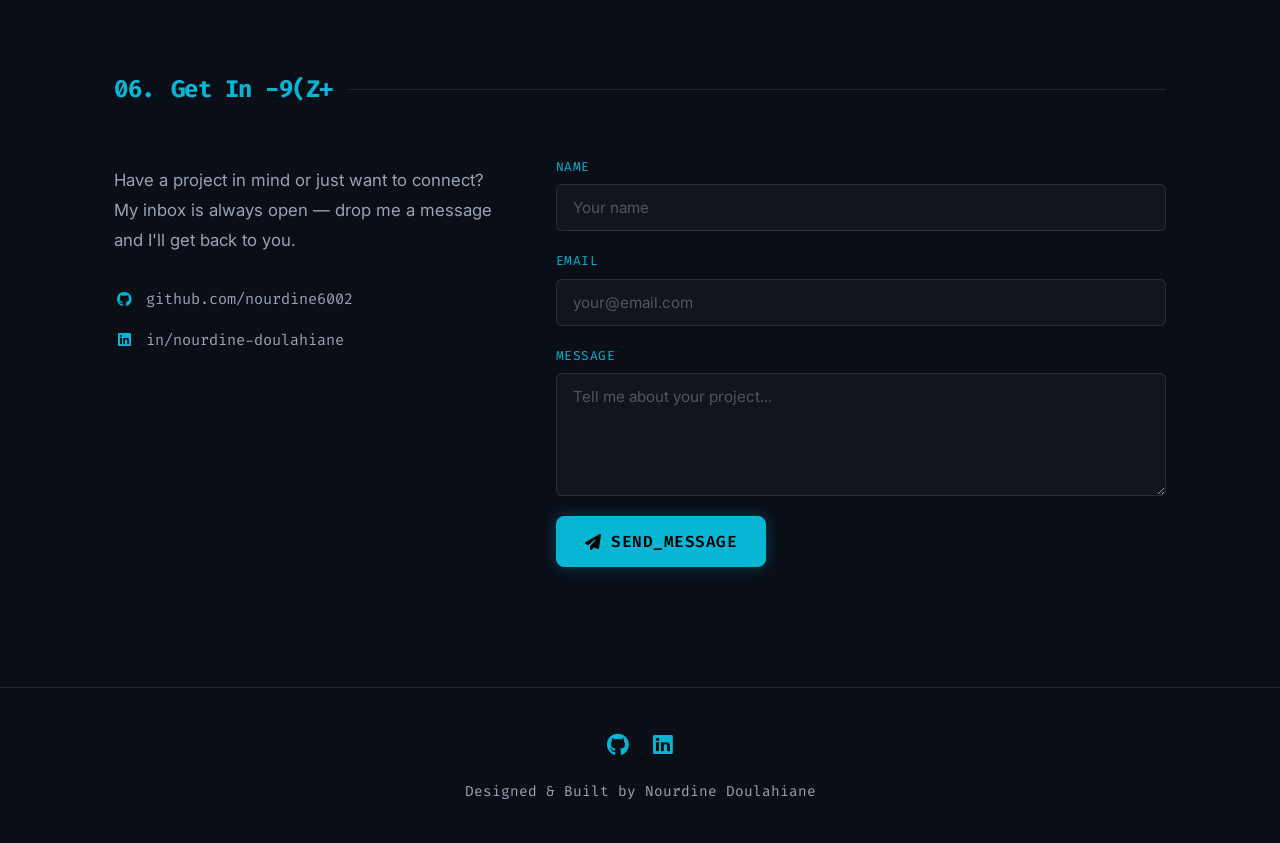
==== commit 10507a10: "done" ====
--- a/my_platform/index.html
+++ b/my_platform/index.html
@@ -1,325 +1,591 @@
-<!DOCTYPE html>
-<html lang="en">
-
-<head>
-  <meta charset="UTF-8">
-  <meta name="viewport" content="width=device-width, initial-scale=1.0">
-  <title>Nourdine Doulahiane | Portfolio</title>
-  <meta name="description"
-    content="Personal Portfolio of Nourdine Doulahiane - Software Developer specializing in C and Python.">
-  <link rel="stylesheet" href="css/globals.css">
-  <link rel="stylesheet" href="https://cdnjs.cloudflare.com/ajax/libs/font-awesome/6.4.0/css/all.min.css">
-  <link rel="stylesheet" href="https://unpkg.com/github-calendar@latest/dist/github-calendar-responsive.css" />
-</head>
-
-<body>
-
-  <div class="scroll-progress-container">
-    <div class="scroll-progress-bar" id="scroll-bar"></div>
-  </div>
-
-  <!-- Splash Screen -->
-  <div id="splash-screen" style="flex-direction: column; align-items: flex-start; justify-content: flex-start;">
-    <div class="boot-sequence" id="boot-sequence" style="padding: 20px; width: 100%; text-align: left; font-family: 'Fira Code', monospace; font-size: 0.85rem; color: #10b981; line-height: 1.5; text-shadow: 0 0 5px rgba(16, 185, 129, 0.5);"></div>
-    <div class="splash-content" id="splash-content" style="display: none; margin: auto; text-align: center;">
-      <div class="splash-logo">ND<span>_</span></div>
-      <div class="loading-bar"></div>
-    </div>
-  </div>
-
-  <!-- Navigation -->
-  <header>
-    <div class="container nav-container">
-      <a href="#" class="logo">ND<span>.</span></a>
-      <ul class="nav-links">
-        <li><a href="#about">01. About</a></li>
-        <li><a href="#skills">02. Skills</a></li>
-        <li><a href="#terminal">03. Terminal</a></li>
-        <li><a href="#projects">04. Work</a></li>
-        <li><a href="#contact">05. Contact</a></li>
-      </ul>
-    </div>
-  </header>
-
-  <!-- Hero Section -->
-  <section class="hero" id="intro" style="position: relative;">
-    <button id="bg-toggle-btn" class="btn btn-outline"
-      style="position:absolute; top:80px; right:20px; z-index:100; padding: 8px 16px; font-size: 0.8rem; border-radius: 5px;"><i
-        class="fas fa-magic"></i> BG</button>
-    <canvas id="matrix-bg" style="transition: opacity 0.5s ease;"></canvas>
-    <div id="particles-js" style="position: absolute; top:0; left:0; width:100%; height:100%; z-index:1; opacity:0; pointer-events:none; transition: opacity 0.5s ease;">
-    </div>
-    <div class="container hero-grid">
-      <div class="hero-content" style="position: relative; z-index: 2;">
-        <h3 style="color: var(--accent-cyan); font-family: 'Fira Code', monospace; margin-bottom: 20px;">Hi, my name is
-        </h3>
-        <h1>Nourdine <span class="glitch-text" data-text="Doulahiane.">Doulahiane.</span></h1>
-
-        <div class="typewriter-container">
-          > <span class="typewriter"></span><span class="cursor" style="animation: blink 1s infinite;">_</span>
-        </div>
-
-
-
-        <div class="social-btns">
-          <a href="https://github.com/nourdine6002" target="_blank" rel="noopener noreferrer" class="btn btn-primary">
-            <i class="fab fa-github"></i> GitHub
-          </a>
-          <a href="https://www.linkedin.com/in/nourdine-doulahiane-9a6538390/" target="_blank" rel="noopener noreferrer"
-            class="btn btn-outline">
-            <i class="fab fa-linkedin-in"></i> LinkedIn
-          </a>
-          <a href="#" id="cv-download-btn" data-href="cv.html" class="btn btn-primary btn-pulse"
-            style="background: transparent; color: var(--accent-green); border-color: var(--accent-green);">
-            <i class="fas fa-file-download"></i> View / Download CV
-          </a>
-        </div>
-
-        <div style="margin-top: 32px;">
-          <a href="https://profile.intra.42.fr/users/nodoulah" target="_blank" rel="noopener noreferrer">
-            <img src="https://badge.mediaplus.ma/green_binary/nodoulah" alt="nodoulah 42 stats"
-              style="max-width: 400px; width: 100%; border-radius: 8px; box-shadow: var(--shadow-neon); transition: transform 0.3s ease;"
-              onmouseover="this.style.transform='scale(1.02)'" onmouseout="this.style.transform='scale(1)'">
-          </a>
-        </div>
-      </div>
-
-      <div class="hero-visual" style="position: relative; z-index: 2;">
-        <img src="https://avatars.githubusercontent.com/nourdine6002" alt="Nourdine Doulahiane Profile">
-      </div>
-    </div>
-  </section>
-
-  <!-- About Section -->
-  <section id="about" class="section" style="padding-bottom: 0;">
-    <div class="container">
-      <h2 class="section-title"><span>01.</span> <span class="decode-text" data-value="About Me">About Me</span></h2>
-      <p style="font-size: 1.15rem; color: var(--text-muted); max-width: 800px; line-height: 1.8;">
-        I'm a passionate software developer primarily focused on lower-level systems programming in <strong>C</strong>
-        and building robust applications in <strong>Python</strong>. I love solving complex algorithms, organizing
-        efficient architectures, and writing clean, scalable code. My journey in the 42 School network has hardened my
-        skills in memory management, algorithmic efficiency, and object-oriented paradigms.
-      </p>
-    </div>
-  </section>
-
-  <!-- Skills Section -->
-  <section id="skills" class="section">
-    <div class="container">
-      <h2 class="section-title"><span>02.</span> <span class="decode-text" data-value="Skills Matrix">Skills Matrix</span></h2>
-      <div class="skills-grid">
-
-        <div class="skill-item">
-          <div class="skill-info">
-            <span><i class="fab fa-cuttlefish"></i> C</span>
-            <span>95%</span>
-          </div>
-          <div class="skill-bar">
-            <div class="skill-fill" data-width="95%"></div>
-          </div>
-        </div>
-
-        <div class="skill-item">
-          <div class="skill-info">
-            <span><i class="fab fa-python"></i> Python</span>
-            <span>90%</span>
-          </div>
-          <div class="skill-bar">
-            <div class="skill-fill" data-width="90%"></div>
-          </div>
-        </div>
-
-        <div class="skill-item">
-          <div class="skill-info">
-            <span><i class="fas fa-project-diagram"></i> Data Structures & Algorithms</span>
-            <span>85%</span>
-          </div>
-          <div class="skill-bar">
-            <div class="skill-fill" data-width="85%"></div>
-          </div>
-        </div>
-
-        <div class="skill-item">
-          <div class="skill-info">
-            <span><i class="fab fa-linux"></i> Linux / Bash</span>
-            <span>80%</span>
-          </div>
-          <div class="skill-bar">
-            <div class="skill-fill" data-width="80%"></div>
-          </div>
-        </div>
-
-        <div class="skill-item">
-          <div class="skill-info">
-            <span><i class="fab fa-git-alt"></i> Git Version Control</span>
-            <span>85%</span>
-          </div>
-          <div class="skill-bar">
-            <div class="skill-fill" data-width="85%"></div>
-          </div>
-        </div>
-
-      </div>
-    </div>
-  </section>
-
-  <!-- Terminal Section -->
-  <section id="terminal" class="section">
-    <div class="container">
-      <h2 class="section-title" style="justify-content: space-between;">
-        <span style="display: flex; align-items: center; gap: 16px;"><span>03.</span> <span class="decode-text" data-value="Interactive Terminal">Interactive Terminal</span></span>
-        <button id="restore-terminal-btn" class="btn btn-outline" style="display:none; font-size: 0.8rem; padding: 6px 16px; border-radius: 4px;">
-          <i class="fas fa-terminal"></i> Restore Window
-        </button>
-      </h2>
-
-      <div class="terminal-window" id="terminal-window" style="position: relative; left: 0; top: 0;">
-        <div class="terminal-header" id="term-header">
-          <div class="terminal-buttons">
-            <span class="close" id="term-close" title="Close"></span>
-            <span class="minimize" id="term-min" title="Minimize"></span>
-            <span class="maximize" id="term-max" title="Maximize"></span>
-          </div>
-          <div class="terminal-title">nourdine@macbook: ~</div>
-        </div>
-        <div class="terminal-body" id="term-body">
-          <p>Welcome to Nourdine OS v1.0.0</p>
-          <p>Type <span class="highlight">help</span> to see a list of available commands.</p>
-
-          <div id="term-history"></div>
-
-          <div class="term-input-line">
-            <span class="prompt">nourdine@macbook:~$</span>
-            <input type="text" id="term-input" autocomplete="off" spellcheck="false" autofocus>
-          </div>
-        </div>
-      </div>
-    </div>
-  </section>
-
-  <!-- Projects Section -->
-  <section id="projects" class="section">
-    <div class="container">
-      <h2 class="section-title"><span>04.</span> <span class="decode-text" data-value="Projects I've Built">Projects I've Built</span></h2>
-
-      <div class="projects-grid">
-
-        <div class="project-card" data-tilt data-tilt-max="10" data-tilt-speed="400" data-tilt-glare
-          data-tilt-max-glare="0.1">
-          <div class="project-top">
-            <i class="far fa-folder folder-icon"></i>
-            <div class="project-links">
-              <a href="https://github.com/nourdine6002/push_swap" target="_blank"><i class="fab fa-github"></i></a>
-            </div>
-          </div>
-          <h3 class="project-title">Push_Swap</h3>
-          <p class="project-desc">A highly optimized sorting algorithm project written in C. It sorts data on a stack
-            with a limited set of instructions, minimizing operations.</p>
-          <div class="project-tech">
-            <span>C</span>
-            <span>Algorithms</span>
-          </div>
-        </div>
-
-        <div class="project-card" data-tilt data-tilt-max="10" data-tilt-speed="400" data-tilt-glare
-          data-tilt-max-glare="0.1">
-          <div class="project-top">
-            <i class="far fa-folder folder-icon"></i>
-            <div class="project-links">
-              <a href="https://github.com/nourdine6002/python00" target="_blank"><i class="fab fa-github"></i></a>
-            </div>
-          </div>
-          <h3 class="project-title">Python Core Bootcamp</h3>
-          <p class="project-desc">A deep dive into core Python programming mechanics, data manipulation, and
-            Object-Oriented principles across several modules.</p>
-          <div class="project-tech">
-            <span>Python</span>
-            <span>OOP</span>
-          </div>
-        </div>
-
-        <div class="project-card" data-tilt data-tilt-max="10" data-tilt-speed="400" data-tilt-glare
-          data-tilt-max-glare="0.1">
-          <div class="project-top">
-            <i class="far fa-folder folder-icon"></i>
-            <div class="project-links">
-              <a href="https://github.com/nourdine6002/python05" target="_blank"><i class="fab fa-github"></i></a>
-            </div>
-          </div>
-          <h3 class="project-title">Advanced Python Solutions</h3>
-          <p class="project-desc">Implementation of advanced backend concepts using Python, focusing on modular
-            architecture, error handling, and memory efficiency.</p>
-          <div class="project-tech">
-            <span>Python</span>
-            <span>Backend</span>
-          </div>
-        </div>
-
-      </div>
-
-      <div style="text-align: center; margin-top: 40px;">
-        <a href="https://github.com/nourdine6002?tab=repositories" target="_blank" class="btn btn-outline"
-          style="border-radius: 30px; font-size: 1rem;">
-          View All Projects on GitHub <i class="fab fa-github" style="margin-left: 8px;"></i>
-        </a>
-      </div>
-
-    </div>
-  </section>
-
-  <!-- GitHub Stats Section -->
-  <section class="section" id="github-stats">
-    <div class="container">
-      <h2 class="section-title"><span>05.</span> <span class="decode-text" data-value="GitHub Contributions">GitHub Contributions</span></h2>
-      <div
-        style="background: var(--bg-card); border: 1px solid var(--border-light); border-radius: 12px; padding: 32px;"
-        class="calendar">
-        <!-- Calendar gets injected here -->
-        Loading GitHub Stats...
-      </div>
-    </div>
-  </section>
-
-  <!-- Footer Section -->
-  <footer id="contact">
-    <div class="container">
-      <h2 style="color: var(--text-main); margin-bottom: 24px;"><span>06.</span> <span class="decode-text" data-value="Get In Touch">Get In Touch</span></h2>
-      <p style="max-width: 600px; margin: 0 auto 32px;">Although I'm not currently looking for any new opportunities, my
-        inbox is always open. Whether you have a question or just want to say hi, I'll try my best to get back to you!
-      </p>
-
-      <div style="margin-bottom: 32px; font-size: 1.5rem; display: flex; justify-content: center; gap: 24px;">
-        <a href="https://github.com/nourdine6002" target="_blank"><i class="fab fa-github"></i></a>
-        <a href="https://www.linkedin.com/in/nourdine-doulahiane-9a6538390/" target="_blank"><i
-            class="fab fa-linkedin"></i></a>
-      </div>
-      <p>Designed & Built by Nourdine Doulahiane</p>
-    </div>
-  </footer>
-
-  <!-- Hack Server Modal -->
-  <div id="hack-modal" class="hack-modal">
-    <div class="hack-terminal">
-      <div id="hack-text"></div>
-      <span class="cursor" style="animation: blink 1s infinite;">_</span>
-    </div>
-  </div>
-
-  <!-- Custom Context Menu -->
-  <div id="custom-context-menu" class="context-menu">
-    <div class="context-menu-header">NourdineOS_Terminal</div>
-    <ul class="context-menu-list">
-      <li id="cm-terminal"><i class="fas fa-terminal"></i> Access Terminal</li>
-      <li id="cm-github"><i class="fab fa-github"></i> View GitHub</li>
-      <li id="cm-cv"><i class="fas fa-file-download"></i> Download CV</li>
-      <li id="cm-matrix"><i class="fas fa-user-secret"></i> Toggle Matrix Mode</li>
-    </ul>
-  </div>
-
-  <script src="https://cdn.jsdelivr.net/npm/particles.js@2.0.0/particles.min.js"></script>
-  <script src="https://cdnjs.cloudflare.com/ajax/libs/vanilla-tilt/1.8.1/vanilla-tilt.min.js"></script>
-  <script src="https://unpkg.com/github-calendar@latest/dist/github-calendar.min.js"></script>
-  <script src="js/app.js"></script>
-</body>
-
-</html>+<!DOCTYPE html>
+<html lang="en">
+
+<head>
+  <meta charset="UTF-8">
+  <meta name="viewport" content="width=device-width, initial-scale=1.0">
+  <title>Nourdine Doulahiane | Portfolio</title>
+  <meta name="description"
+    content="Personal Portfolio of Nourdine Doulahiane - Software Developer specializing in C and Python.">
+  <link rel="stylesheet" href="css/globals.css">
+  <link rel="stylesheet" href="https://cdnjs.cloudflare.com/ajax/libs/font-awesome/6.4.0/css/all.min.css">
+  <link rel="stylesheet" href="https://unpkg.com/github-calendar@latest/dist/github-calendar-responsive.css" />
+</head>
+
+<body>
+
+  <div class="scroll-progress-container">
+    <div class="scroll-progress-bar" id="scroll-bar"></div>
+  </div>
+
+  <!-- Splash Screen -->
+  <div id="splash-screen" style="flex-direction: column; align-items: flex-start; justify-content: flex-start;">
+    <div class="boot-sequence" id="boot-sequence" style="padding: 20px; width: 100%; text-align: left; font-family: 'Fira Code', monospace; font-size: 0.85rem; color: #10b981; line-height: 1.5; text-shadow: 0 0 5px rgba(16, 185, 129, 0.5);"></div>
+    <div class="splash-content" id="splash-content" style="display: none; margin: auto; text-align: center;">
+      <div class="splash-logo">ND<span>_</span></div>
+      <div class="loading-bar"></div>
+    </div>
+  </div>
+
+  <!-- Navigation -->
+  <header>
+    <div class="container nav-container">
+      <a href="#" class="logo">ND<span>.</span></a>
+      <ul class="nav-links">
+        <li><a href="#about">01. About</a></li>
+        <li><a href="#skills">02. Skills</a></li>
+        <li><a href="#terminal">03. Terminal</a></li>
+        <li><a href="#projects">04. Work</a></li>
+        <li><a href="#contact">05. Contact</a></li>
+      </ul>
+      <button id="theme-toggle" class="btn-theme-toggle" aria-label="Toggle dark/light mode">
+        <i class="fas fa-moon" id="theme-icon"></i>
+      </button>
+    </div>
+  </header>
+
+  <!-- Hero Section -->
+  <section class="hero" id="intro" style="position: relative;">
+    <button id="bg-toggle-btn" class="btn btn-outline"
+      style="position:absolute; top:80px; right:20px; z-index:100; padding: 8px 16px; font-size: 0.8rem; border-radius: 5px;"><i
+        class="fas fa-magic"></i> BG</button>
+    <canvas id="matrix-bg" style="transition: opacity 0.5s ease;"></canvas>
+    <div id="particles-js" style="position: absolute; top:0; left:0; width:100%; height:100%; z-index:1; opacity:0; pointer-events:none; transition: opacity 0.5s ease;">
+    </div>
+    <div class="container hero-grid">
+      <div class="hero-content" style="position: relative; z-index: 2;">
+        <h3 style="color: var(--accent-cyan); font-family: 'Fira Code', monospace; margin-bottom: 20px;">Hi, my name is
+        </h3>
+        <h1>Nourdine <span class="glitch-text" data-text="Doulahiane.">Doulahiane.</span></h1>
+
+        <div class="typewriter-container">
+          > <span class="typewriter"></span><span class="cursor" style="animation: blink 1s infinite;">_</span>
+        </div>
+
+
+
+        <div class="social-btns">
+          <a href="https://github.com/nourdine6002" target="_blank" rel="noopener noreferrer" class="btn btn-primary">
+            <i class="fab fa-github"></i> GitHub
+          </a>
+          <a href="https://www.linkedin.com/in/nourdine-doulahiane-9a6538390/" target="_blank" rel="noopener noreferrer"
+            class="btn btn-outline">
+            <i class="fab fa-linkedin-in"></i> LinkedIn
+          </a>
+          <a href="#" id="cv-download-btn" class="btn btn-primary btn-pulse"
+            style="background: transparent; color: var(--accent-green); border-color: var(--accent-green);">
+            <i class="fas fa-file-download"></i> Download CV
+          </a>
+        </div>
+
+        <div style="margin-top: 32px;">
+          <a href="https://profile.intra.42.fr/users/nodoulah" target="_blank" rel="noopener noreferrer">
+            <img src="https://badge.mediaplus.ma/green_binary/nodoulah" alt="nodoulah 42 stats"
+              style="max-width: 400px; width: 100%; border-radius: 8px; box-shadow: var(--shadow-neon); transition: transform 0.3s ease;"
+              onmouseover="this.style.transform='scale(1.02)'" onmouseout="this.style.transform='scale(1)'">
+          </a>
+        </div>
+      </div>
+
+      <div class="hero-visual" style="position: relative; z-index: 2;">
+        <img src="https://avatars.githubusercontent.com/nourdine6002" alt="Nourdine Doulahiane Profile">
+      </div>
+    </div>
+  </section>
+
+  <!-- About Section -->
+  <section id="about" class="section" style="padding-bottom: 0;">
+    <div class="container">
+      <h2 class="section-title"><span>01.</span> <span class="decode-text" data-value="About Me">About Me</span></h2>
+      <p style="font-size: 1.15rem; color: var(--text-muted); max-width: 800px; line-height: 1.8;">
+        I'm Nourdine — a developer forged in 42 School's intense, peer-driven environment. I specialize in systems
+        programming with <strong>C</strong>, write clean <strong>Python</strong>, and feel most at home deep in a
+        Linux terminal. I believe great software should be as readable as it is fast.
+      </p>
+      <p style="font-size: 1.15rem; color: var(--text-muted); max-width: 800px; line-height: 1.8; margin-top: 16px;">
+        What drives me is solving real problems — from wrestling with memory to crafting lean algorithms. I bring
+        curiosity, precision, and genuine care for craft to everything I build. I'm currently
+        <strong style="color: var(--accent-green);">open to freelance work and new opportunities</strong>.
+      </p>
+    </div>
+  </section>
+
+  <!-- Skills Section -->
+  <section id="skills" class="section">
+    <div class="container">
+      <h2 class="section-title"><span>02.</span> <span class="decode-text" data-value="Skills Matrix">Skills Matrix</span></h2>
+      <div class="skills-bars-list" id="skills-bars">
+
+        <div class="sbar-item">
+          <div class="sbar-info">
+            <span class="sbar-label"><i class="fab fa-cuttlefish"></i> C</span>
+            <span class="sbar-pct" data-target="95">0%</span>
+          </div>
+          <div class="sbar-track">
+            <div class="sbar-fill" data-target="95"></div>
+          </div>
+        </div>
+
+        <div class="sbar-item">
+          <div class="sbar-info">
+            <span class="sbar-label"><i class="fab fa-python"></i> Python</span>
+            <span class="sbar-pct" data-target="90">0%</span>
+          </div>
+          <div class="sbar-track">
+            <div class="sbar-fill" data-target="90"></div>
+          </div>
+        </div>
+
+        <div class="sbar-item">
+          <div class="sbar-info">
+            <span class="sbar-label"><i class="fas fa-project-diagram"></i> Data Structures &amp; Algorithms</span>
+            <span class="sbar-pct" data-target="85">0%</span>
+          </div>
+          <div class="sbar-track">
+            <div class="sbar-fill" data-target="85"></div>
+          </div>
+        </div>
+
+        <div class="sbar-item">
+          <div class="sbar-info">
+            <span class="sbar-label"><i class="fab fa-linux"></i> Linux / Bash</span>
+            <span class="sbar-pct" data-target="80">0%</span>
+          </div>
+          <div class="sbar-track">
+            <div class="sbar-fill" data-target="80"></div>
+          </div>
+        </div>
+
+        <div class="sbar-item">
+          <div class="sbar-info">
+            <span class="sbar-label"><i class="fab fa-git-alt"></i> Git Version Control</span>
+            <span class="sbar-pct" data-target="85">0%</span>
+          </div>
+          <div class="sbar-track">
+            <div class="sbar-fill" data-target="85"></div>
+          </div>
+        </div>
+
+      </div>
+    </div>
+  </section>
+
+  <!-- Terminal Section -->
+  <section id="terminal" class="section">
+    <div class="container">
+      <h2 class="section-title" style="justify-content: space-between;">
+        <span style="display: flex; align-items: center; gap: 16px;"><span>03.</span> <span class="decode-text" data-value="Interactive Terminal">Interactive Terminal</span></span>
+        <button id="restore-terminal-btn" class="btn btn-outline" style="display:none; font-size: 0.8rem; padding: 6px 16px; border-radius: 4px;">
+          <i class="fas fa-terminal"></i> Restore Window
+        </button>
+      </h2>
+
+      <div class="terminal-window" id="terminal-window" style="position: relative; left: 0; top: 0;">
+        <div class="terminal-header" id="term-header">
+          <div class="terminal-buttons">
+            <span class="close" id="term-close" title="Close"></span>
+            <span class="minimize" id="term-min" title="Minimize"></span>
+            <span class="maximize" id="term-max" title="Maximize"></span>
+          </div>
+          <div class="terminal-title">nourdine@macbook: ~</div>
+        </div>
+        <div class="terminal-body" id="term-body">
+          <p>Welcome to Nourdine OS v1.0.0</p>
+          <p>Type <span class="highlight">help</span> to see a list of available commands.</p>
+
+          <div id="term-history"></div>
+
+          <div class="term-input-line">
+            <span class="prompt">nourdine@macbook:~$</span>
+            <input type="text" id="term-input" autocomplete="off" spellcheck="false" autofocus>
+          </div>
+        </div>
+      </div>
+    </div>
+  </section>
+
+  <!-- Projects Section -->
+  <section id="projects" class="section">
+    <div class="container">
+      <h2 class="section-title"><span>04.</span> <span class="decode-text" data-value="Projects I've Built">Projects I've Built</span></h2>
+
+      <div class="projects-grid">
+
+        <div class="project-card" data-tilt data-tilt-max="10" data-tilt-speed="400" data-tilt-glare
+          data-tilt-max-glare="0.1">
+          <div class="project-top">
+            <i class="far fa-folder folder-icon"></i>
+            <div class="project-links">
+              <a href="https://github.com/nourdine6002/push_swap" target="_blank"><i class="fab fa-github"></i></a>
+            </div>
+          </div>
+          <h3 class="project-title">Push_Swap</h3>
+          <p class="project-desc">A highly optimized sorting algorithm project written in C. It sorts data on a stack
+            with a limited set of instructions, minimizing operations.</p>
+          <div class="project-tech">
+            <span>C</span>
+            <span>Algorithms</span>
+          </div>
+        </div>
+
+        <div class="project-card" data-tilt data-tilt-max="10" data-tilt-speed="400" data-tilt-glare
+          data-tilt-max-glare="0.1">
+          <div class="project-top">
+            <i class="far fa-folder folder-icon"></i>
+            <div class="project-links">
+              <a href="https://github.com/nourdine6002/python00" target="_blank"><i class="fab fa-github"></i></a>
+            </div>
+          </div>
+          <h3 class="project-title">Python Core Bootcamp</h3>
+          <p class="project-desc">A deep dive into core Python programming mechanics, data manipulation, and
+            Object-Oriented principles across several modules.</p>
+          <div class="project-tech">
+            <span>Python</span>
+            <span>OOP</span>
+          </div>
+        </div>
+
+        <div class="project-card" data-tilt data-tilt-max="10" data-tilt-speed="400" data-tilt-glare
+          data-tilt-max-glare="0.1">
+          <div class="project-top">
+            <i class="far fa-folder folder-icon"></i>
+            <div class="project-links">
+              <a href="https://github.com/nourdine6002/python05" target="_blank"><i class="fab fa-github"></i></a>
+            </div>
+          </div>
+          <h3 class="project-title">Advanced Python Solutions</h3>
+          <p class="project-desc">Implementation of advanced backend concepts using Python, focusing on modular
+            architecture, error handling, and memory efficiency.</p>
+          <div class="project-tech">
+            <span>Python</span>
+            <span>Backend</span>
+          </div>
+        </div>
+
+      </div>
+
+      <div style="text-align: center; margin-top: 40px;">
+        <a href="https://github.com/nourdine6002?tab=repositories" target="_blank" class="btn btn-outline"
+          style="border-radius: 30px; font-size: 1rem;">
+          View All Projects on GitHub <i class="fab fa-github" style="margin-left: 8px;"></i>
+        </a>
+      </div>
+
+    </div>
+  </section>
+
+
+  <!-- Stats Counter Section -->
+  <section id="stats" class="section">
+    <div class="container">
+      <h2 class="section-title"><span>05.</span> <span class="decode-text" data-value="By The Numbers">By The Numbers</span></h2>
+      <div class="counter-grid">
+
+        <div class="counter-card">
+          <div class="counter-icon"><i class="fas fa-rocket"></i></div>
+          <div class="counter-value" data-target="12" data-suffix="">0</div>
+          <div class="counter-label">Projects Completed</div>
+        </div>
+
+        <div class="counter-card">
+          <div class="counter-icon"><i class="fab fa-github"></i></div>
+          <div class="counter-value" data-target="247" data-suffix="">0</div>
+          <div class="counter-label">GitHub Commits</div>
+        </div>
+
+        <div class="counter-card">
+          <div class="counter-icon"><i class="fas fa-code"></i></div>
+          <div class="counter-value" data-target="18400" data-suffix="">0</div>
+          <div class="counter-label">Lines of Code</div>
+        </div>
+
+        <div class="counter-card">
+          <div class="counter-icon"><i class="fas fa-star"></i></div>
+          <div class="counter-value" data-target="100" data-suffix="%">0%</div>
+          <div class="counter-label">42 School Score</div>
+        </div>
+
+      </div>
+    </div>
+  </section>
+
+  <!-- Timeline Section -->
+  <section id="journey" class="section">
+    <div class="container">
+      <h2 class="section-title"><span>06.</span> <span class="decode-text" data-value="My Journey">My Journey</span></h2>
+      <div class="timeline">
+
+        <div class="tl-item tl-left tl-hidden">
+          <div class="tl-dot"></div>
+          <div class="tl-card">
+            <div class="tl-year">2022</div>
+            <p class="tl-text">Started learning C — fell in love with memory management and low-level programming. Pointers, stacks, and raw performance became my obsession.</p>
+          </div>
+        </div>
+
+        <div class="tl-item tl-right tl-hidden">
+          <div class="tl-dot"></div>
+          <div class="tl-card">
+            <div class="tl-year">2023</div>
+            <p class="tl-text">Joined 42 School network — completed Push_Swap, pipex, and core curriculum projects through intensive peer-to-peer learning with no teachers.</p>
+          </div>
+        </div>
+
+        <div class="tl-item tl-left tl-hidden">
+          <div class="tl-dot"></div>
+          <div class="tl-card">
+            <div class="tl-year">2024</div>
+            <p class="tl-text">Mastered Python — built AI tools, automation scripts and backend systems. Discovered the power of combining low-level thinking with high-level productivity.</p>
+          </div>
+        </div>
+
+        <div class="tl-item tl-right tl-hidden">
+          <div class="tl-dot"></div>
+          <div class="tl-card">
+            <div class="tl-year">2025</div>
+            <p class="tl-text">Started exploring AI agents — combining C efficiency with Python AI capabilities. Built a Terminal ChatBot powered by Claude API running in the Linux terminal.</p>
+          </div>
+        </div>
+
+        <div class="tl-item tl-left tl-hidden">
+          <div class="tl-dot tl-dot-now"></div>
+          <div class="tl-card tl-card-now">
+            <div class="tl-year tl-year-now">Now</div>
+            <p class="tl-text">Open to work — seeking exciting opportunities in systems programming or AI development. Let's build something great together.</p>
+          </div>
+        </div>
+
+      </div>
+    </div>
+  </section>
+
+  <!-- GitHub Stats Section -->
+  <section class="section" id="github-stats">
+    <div class="container">
+      <h2 class="section-title"><span>05.</span> <span class="decode-text" data-value="GitHub Activity">GitHub Activity</span></h2>
+
+      <!-- Live API Stats Cards -->
+      <div class="github-stats-grid">
+        <div class="stats-card skeleton">
+          <div class="stats-icon"><i class="fas fa-code-branch"></i></div>
+          <div class="stats-value" id="repos-count">--</div>
+          <div class="stats-label">Repositories</div>
+        </div>
+        <div class="stats-card skeleton">
+          <div class="stats-icon"><i class="fas fa-star"></i></div>
+          <div class="stats-value" id="stars-count">--</div>
+          <div class="stats-label">Total Stars</div>
+        </div>
+        <div class="stats-card skeleton">
+          <div class="stats-icon"><i class="fas fa-users"></i></div>
+          <div class="stats-value" id="followers-count">--</div>
+          <div class="stats-label">Followers</div>
+        </div>
+      </div>
+
+      <!-- Top Languages -->
+      <div class="lang-chart">
+        <div class="lang-chart-title"><i class="fas fa-code" style="margin-right:8px;"></i>Top Languages</div>
+        <div id="lang-bars">
+          <div class="lang-bar-row" style="height:20px;background:var(--bg-secondary);border-radius:4px;"></div>
+        </div>
+      </div>
+
+      <!-- Recent Activity -->
+      <div class="recent-activity">
+        <div class="activity-title"><i class="fas fa-history" style="margin-right:8px;"></i>Recent Commits</div>
+        <div id="activity-list"><div style="color:var(--text-muted);font-size:0.9rem;padding:8px 0;">Fetching activity...</div></div>
+      </div>
+
+      <!-- Contribution Calendar -->
+      <div style="background: var(--bg-card); border: 1px solid var(--border-light); border-radius: 12px; padding: 32px;" class="calendar">
+        <!-- Calendar gets injected here -->
+        Loading GitHub Stats...
+      </div>
+    </div>
+  </section>
+
+  <!-- Contact Section -->
+  <section id="contact" class="section">
+    <div class="container">
+      <h2 class="section-title"><span>06.</span> <span class="decode-text" data-value="Get In Touch">Get In Touch</span></h2>
+      <div class="contact-grid">
+
+        <!-- Left: info -->
+        <div class="contact-info-col">
+          <p class="contact-tagline">Have a project in mind or just want to connect? My inbox is always open — drop me a message and I'll get back to you.</p>
+          <div class="contact-links">
+            <a href="https://github.com/nourdine6002" target="_blank" rel="noopener noreferrer" class="contact-link">
+              <i class="fab fa-github"></i> github.com/nourdine6002
+            </a>
+            <a href="https://www.linkedin.com/in/nourdine-doulahiane-9a6538390/" target="_blank" rel="noopener noreferrer" class="contact-link">
+              <i class="fab fa-linkedin"></i> in/nourdine-doulahiane
+            </a>
+          </div>
+        </div>
+
+        <!-- Right: form — replace YOUR_FORM_ID at https://formspree.io -->
+        <form id="contact-form" action="https://formspree.io/f/YOUR_FORM_ID" method="POST" class="contact-form" novalidate>
+          <div class="form-group">
+            <label for="cf-name">Name</label>
+            <input type="text" id="cf-name" name="name" placeholder="Your name" required autocomplete="name">
+          </div>
+          <div class="form-group">
+            <label for="cf-email">Email</label>
+            <input type="email" id="cf-email" name="email" placeholder="your@email.com" required autocomplete="email">
+          </div>
+          <div class="form-group">
+            <label for="cf-message">Message</label>
+            <textarea id="cf-message" name="message" placeholder="Tell me about your project..." rows="5" required></textarea>
+          </div>
+          <button type="submit" id="form-submit-btn" class="btn btn-primary form-submit-btn">
+            <i class="fas fa-paper-plane"></i> SEND_MESSAGE
+          </button>
+        </form>
+
+        <!-- Success state (shown after send) -->
+        <div id="form-success" class="form-success" style="display: none;">
+          <div class="success-icon"><i class="fas fa-check-circle"></i></div>
+          <h3>Message Transmitted!</h3>
+          <p>Thanks for reaching out. I'll get back to you ASAP.</p>
+        </div>
+
+      </div>
+    </div>
+  </section>
+
+  <!-- Footer -->
+  <footer>
+    <div class="container">
+      <div style="margin-bottom: 16px; font-size: 1.4rem; display: flex; justify-content: center; gap: 24px;">
+        <a href="https://github.com/nourdine6002" target="_blank"><i class="fab fa-github"></i></a>
+        <a href="https://www.linkedin.com/in/nourdine-doulahiane-9a6538390/" target="_blank"><i class="fab fa-linkedin"></i></a>
+      </div>
+      <p>Designed &amp; Built by Nourdine Doulahiane</p>
+    </div>
+  </footer>
+
+  <!-- Hack Server Modal -->
+  <div id="hack-modal" class="hack-modal">
+    <div class="hack-terminal">
+      <div id="hack-text"></div>
+      <span class="cursor" style="animation: blink 1s infinite;">_</span>
+    </div>
+  </div>
+
+  <!-- Custom Context Menu -->
+  <div id="custom-context-menu" class="context-menu">
+    <div class="context-menu-header">NourdineOS_Terminal</div>
+    <ul class="context-menu-list">
+      <li id="cm-terminal"><i class="fas fa-terminal"></i> Access Terminal</li>
+      <li id="cm-github"><i class="fab fa-github"></i> View GitHub</li>
+      <li id="cm-cv"><i class="fas fa-file-download"></i> Download CV</li>
+      <li id="cm-matrix"><i class="fas fa-user-secret"></i> Toggle Matrix Mode</li>
+    </ul>
+  </div>
+
+  <!-- AI Chatbot Widget -->
+  <div id="chatbot-container" class="chatbot-container">
+    <div id="chatbot-window" class="chatbot-window" style="display:none;">
+      <div class="chatbot-header">
+        <div class="chatbot-avatar"><i class="fas fa-robot"></i></div>
+        <div>
+          <div class="chatbot-name">Nourdine's Assistant</div>
+          <div class="chatbot-status"><span class="status-dot"></span> Online</div>
+        </div>
+        <button id="chatbot-close" class="chatbot-close" aria-label="Close chat"><i class="fas fa-times"></i></button>
+      </div>
+      <div class="chatbot-messages" id="chatbot-messages">
+        <div class="chat-msg bot">
+          <div class="chat-bubble">👋 Hi! I'm Nourdine's assistant. Ask me about his skills, projects, or how to work with him!</div>
+        </div>
+      </div>
+      <div class="chatbot-quick-btns">
+        <button class="quick-btn" data-q="What are your skills?">💻 Skills</button>
+        <button class="quick-btn" data-q="Show me your projects">🚀 Projects</button>
+        <button class="quick-btn" data-q="How to hire you?">💼 Hire</button>
+      </div>
+      <div class="chatbot-input-row">
+        <input type="text" id="chatbot-input" placeholder="Ask me anything..." autocomplete="off">
+        <button id="chatbot-send" aria-label="Send message"><i class="fas fa-paper-plane"></i></button>
+      </div>
+    </div>
+    <button id="chatbot-bubble" class="chatbot-bubble" aria-label="Open AI assistant">
+      <i class="fas fa-comment-dots"></i>
+      <span class="chatbot-badge" id="chatbot-badge">1</span>
+    </button>
+  </div>
+
+  <script src="https://cdn.jsdelivr.net/npm/particles.js@2.0.0/particles.min.js"></script>
+  <script src="https://cdnjs.cloudflare.com/ajax/libs/vanilla-tilt/1.8.1/vanilla-tilt.min.js"></script>
+  <script src="https://unpkg.com/github-calendar@latest/dist/github-calendar.min.js"></script>
+  <script src="js/app.js"></script>
+
+  <!-- Cursor Trail Effect -->
+  <script>
+  (function() {
+    if ('ontouchstart' in window || navigator.maxTouchPoints > 0) return;
+
+    const TRAIL_COUNT = 8;
+    const MAIN_SIZE  = 14;
+    const TRAIL_START = 10;
+
+    const style = document.createElement('style');
+    style.textContent = `
+      #cursor-main { position:fixed; width:${MAIN_SIZE}px; height:${MAIN_SIZE}px; border-radius:50%;
+        background:#4fc3f7; pointer-events:none; z-index:99999; transform:translate(-50%,-50%);
+        mix-blend-mode:screen; transition:transform 0.1s ease; will-change:left,top; }
+      body:has(a:hover,button:hover) #cursor-main { transform:translate(-50%,-50%) scale(1.8); }
+      .cursor-trail { position:fixed; border-radius:50%; background:#4fc3f7; pointer-events:none;
+        z-index:99998; transform:translate(-50%,-50%); mix-blend-mode:screen; will-change:left,top; }
+    `;
+    document.head.appendChild(style);
+
+    const main = document.createElement('div');
+    main.id = 'cursor-main';
+    document.body.appendChild(main);
+
+    const trail = Array.from({length: TRAIL_COUNT}, (_, i) => {
+      const d = document.createElement('div');
+      d.className = 'cursor-trail';
+      const frac = 1 - i / TRAIL_COUNT;
+      const sz = Math.max(2, TRAIL_START * frac);
+      d.style.cssText = `width:${sz}px;height:${sz}px;opacity:${frac * 0.6};`;
+      document.body.appendChild(d);
+      return d;
+    });
+
+    let mx = -100, my = -100;
+    let cx = -100, cy = -100;
+    const hist = Array(TRAIL_COUNT).fill(null).map(() => ({x: -100, y: -100}));
+
+    document.addEventListener('mousemove', e => { mx = e.clientX; my = e.clientY; });
+
+    let rafId;
+    function animate() {
+      cx += (mx - cx) * 0.18;
+      cy += (my - cy) * 0.18;
+      main.style.left = cx + 'px';
+      main.style.top  = cy + 'px';
+
+      hist.unshift({x: cx, y: cy});
+      hist.length = TRAIL_COUNT;
+
+      trail.forEach((dot, i) => {
+        const step = Math.floor((i + 1) * (TRAIL_COUNT / TRAIL_COUNT));
+        const pos  = hist[Math.min(step + i * 2, hist.length - 1)];
+        dot.style.left = pos.x + 'px';
+        dot.style.top  = pos.y + 'px';
+      });
+
+      rafId = requestAnimationFrame(animate);
+    }
+    animate();
+
+    document.addEventListener('mouseleave', () => { main.style.opacity = '0'; });
+    document.addEventListener('mouseenter', () => { main.style.opacity = '1'; });
+  })();
+  </script>
+</body>
+
+</html>
--- a/my_platform/css/globals.css
+++ b/my_platform/css/globals.css
@@ -754,3 +754,920 @@
   color: var(--accent-cyan);
   padding-left: 20px;
 }
+
+/* ==========================================================================
+   Contact Section
+   ========================================================================== */
+.contact-grid {
+  display: grid;
+  grid-template-columns: 1fr 1.6fr;
+  gap: 60px;
+  align-items: start;
+}
+
+.contact-info-col {
+  padding-top: 8px;
+}
+
+.contact-tagline {
+  font-size: 1.05rem;
+  color: var(--text-muted);
+  line-height: 1.8;
+  margin-bottom: 32px;
+}
+
+.contact-links {
+  display: flex;
+  flex-direction: column;
+  gap: 16px;
+}
+
+.contact-link {
+  display: inline-flex;
+  align-items: center;
+  gap: 12px;
+  color: var(--text-muted);
+  font-family: 'Fira Code', monospace;
+  font-size: 0.95rem;
+  transition: var(--transition);
+}
+
+.contact-link i {
+  color: var(--accent-cyan);
+  width: 20px;
+  text-align: center;
+}
+
+.contact-link:hover {
+  color: var(--accent-cyan);
+  transform: translateX(5px);
+}
+
+/* Form */
+.contact-form {
+  display: flex;
+  flex-direction: column;
+  gap: 20px;
+}
+
+.form-group {
+  display: flex;
+  flex-direction: column;
+  gap: 7px;
+}
+
+.form-group label {
+  font-family: 'Fira Code', monospace;
+  font-size: 0.8rem;
+  color: var(--accent-cyan);
+  letter-spacing: 0.5px;
+  text-transform: uppercase;
+}
+
+.form-group input,
+.form-group textarea {
+  background: rgba(255, 255, 255, 0.03);
+  border: 1px solid var(--border-light);
+  border-radius: 6px;
+  padding: 13px 16px;
+  color: var(--text-main);
+  font-family: 'Inter', sans-serif;
+  font-size: 0.95rem;
+  transition: border-color 0.3s ease, box-shadow 0.3s ease, background 0.3s ease;
+  resize: vertical;
+  outline: none;
+}
+
+.form-group input:focus,
+.form-group textarea:focus {
+  border-color: var(--accent-cyan);
+  background: rgba(6, 182, 212, 0.05);
+  box-shadow: 0 0 0 3px rgba(6, 182, 212, 0.12);
+}
+
+.form-group input::placeholder,
+.form-group textarea::placeholder {
+  color: rgba(156, 163, 175, 0.45);
+}
+
+.form-submit-btn {
+  align-self: flex-start;
+  letter-spacing: 0.5px;
+  transition: all 0.3s ease;
+}
+
+.form-submit-btn:disabled {
+  opacity: 0.55;
+  cursor: not-allowed;
+  transform: none !important;
+}
+
+/* Success State */
+.form-success {
+  text-align: center;
+  padding: 48px 32px;
+  background: rgba(16, 185, 129, 0.05);
+  border: 1px solid rgba(16, 185, 129, 0.25);
+  border-radius: 12px;
+}
+
+.success-icon {
+  font-size: 3rem;
+  color: var(--accent-green);
+  margin-bottom: 16px;
+  animation: pulse-green 2s infinite;
+}
+
+.form-success h3 {
+  font-size: 1.5rem;
+  margin-bottom: 8px;
+  color: var(--text-main);
+}
+
+.form-success p {
+  color: var(--text-muted);
+}
+
+@media (max-width: 768px) {
+  .contact-grid {
+    grid-template-columns: 1fr;
+    gap: 40px;
+  }
+  .form-submit-btn {
+    align-self: stretch;
+    justify-content: center;
+  }
+}
+
+/* ==========================================================================
+   Dark / Light Mode
+   ========================================================================== */
+body {
+  transition: background-color 0.3s ease, color 0.3s ease;
+}
+
+body.light-mode {
+  --bg-primary: #f1f5f9;
+  --bg-secondary: #ffffff;
+  --bg-card: rgba(255, 255, 255, 0.95);
+  --text-main: #0f172a;
+  --text-muted: #64748b;
+  --accent-cyan: #0277bd;
+  --accent-green: #059669;
+  --accent-blue: #1d4ed8;
+  --border-light: rgba(0, 0, 0, 0.1);
+  --shadow-neon: 0 0 15px rgba(2, 119, 189, 0.2);
+  --shadow-green: 0 0 15px rgba(5, 150, 105, 0.2);
+  --gradient-neon: linear-gradient(135deg, #0277bd, #1d4ed8);
+}
+
+body.light-mode header {
+  background: rgba(241, 245, 249, 0.92) !important;
+  border-bottom-color: rgba(0, 0, 0, 0.1);
+}
+
+body.light-mode .terminal-window {
+  background: #f8fafc;
+  border-color: #cbd5e1;
+}
+
+body.light-mode .terminal-header { background: #e2e8f0; }
+body.light-mode .terminal-body { background: #f8fafc; color: #059669; }
+body.light-mode #term-input { color: #0f172a; }
+
+body.light-mode #matrix-bg {
+  opacity: 0.04;
+  filter: hue-rotate(200deg) brightness(0.6);
+}
+
+body.light-mode .hack-terminal {
+  background: #0f172a;
+}
+
+/* Theme Toggle Button */
+.btn-theme-toggle {
+  background: transparent;
+  border: 1px solid var(--border-light);
+  color: var(--text-muted);
+  width: 38px;
+  height: 38px;
+  border-radius: 50%;
+  cursor: pointer;
+  display: flex;
+  align-items: center;
+  justify-content: center;
+  font-size: 0.95rem;
+  transition: all 0.3s ease;
+  flex-shrink: 0;
+}
+
+.btn-theme-toggle:hover {
+  border-color: var(--accent-cyan);
+  color: var(--accent-cyan);
+  box-shadow: 0 0 8px rgba(6, 182, 212, 0.3);
+}
+
+/* ==========================================================================
+   GitHub Live Stats
+   ========================================================================== */
+.github-stats-grid {
+  display: grid;
+  grid-template-columns: repeat(3, 1fr);
+  gap: 20px;
+  margin-bottom: 24px;
+}
+
+.stats-card {
+  background: var(--bg-card);
+  border: 1px solid var(--border-light);
+  border-radius: 12px;
+  padding: 28px 20px;
+  text-align: center;
+  transition: var(--transition);
+  position: relative;
+  overflow: hidden;
+}
+
+.stats-card:hover {
+  border-color: var(--accent-cyan);
+  transform: translateY(-4px);
+  box-shadow: var(--shadow-neon);
+}
+
+.stats-icon {
+  font-size: 1.4rem;
+  color: var(--accent-cyan);
+  margin-bottom: 12px;
+}
+
+.stats-value {
+  font-family: 'Fira Code', monospace;
+  font-size: 2.2rem;
+  font-weight: 700;
+  color: var(--text-main);
+  margin-bottom: 4px;
+  line-height: 1;
+}
+
+.stats-label {
+  font-size: 0.8rem;
+  color: var(--text-muted);
+  text-transform: uppercase;
+  letter-spacing: 0.8px;
+}
+
+/* Shimmer skeleton */
+.skeleton {
+  position: relative;
+  overflow: hidden;
+}
+
+.skeleton::after {
+  content: '';
+  position: absolute;
+  top: 0; left: -100%;
+  width: 100%; height: 100%;
+  background: linear-gradient(90deg, transparent, rgba(255,255,255,0.06), transparent);
+  animation: shimmer 1.5s infinite;
+}
+
+@keyframes shimmer {
+  100% { left: 200%; }
+}
+
+/* Language bar chart */
+.lang-chart {
+  background: var(--bg-card);
+  border: 1px solid var(--border-light);
+  border-radius: 12px;
+  padding: 24px;
+  margin-bottom: 20px;
+}
+
+.lang-chart-title,
+.activity-title {
+  font-family: 'Fira Code', monospace;
+  font-size: 0.85rem;
+  color: var(--accent-cyan);
+  text-transform: uppercase;
+  letter-spacing: 1px;
+  margin-bottom: 20px;
+}
+
+.lang-bar-row {
+  display: flex;
+  align-items: center;
+  gap: 12px;
+  margin-bottom: 12px;
+}
+
+.lang-name {
+  font-family: 'Fira Code', monospace;
+  font-size: 0.82rem;
+  color: var(--text-muted);
+  width: 80px;
+  flex-shrink: 0;
+}
+
+.lang-bar-track {
+  flex: 1;
+  height: 7px;
+  background: rgba(255,255,255,0.06);
+  border-radius: 4px;
+  overflow: hidden;
+}
+
+.lang-bar-fill {
+  height: 100%;
+  border-radius: 4px;
+  width: 0;
+  transition: width 1.2s cubic-bezier(0.1, 0.5, 0.1, 1);
+}
+
+.lang-pct {
+  font-family: 'Fira Code', monospace;
+  font-size: 0.78rem;
+  color: var(--text-muted);
+  width: 36px;
+  text-align: right;
+  flex-shrink: 0;
+}
+
+/* Recent activity */
+.recent-activity {
+  background: var(--bg-card);
+  border: 1px solid var(--border-light);
+  border-radius: 12px;
+  padding: 24px;
+  margin-bottom: 24px;
+}
+
+.activity-item {
+  display: flex;
+  align-items: flex-start;
+  gap: 12px;
+  padding: 10px 0;
+  border-bottom: 1px solid var(--border-light);
+}
+
+.activity-item:last-child {
+  border-bottom: none;
+  padding-bottom: 0;
+}
+
+.activity-dot {
+  width: 8px;
+  height: 8px;
+  border-radius: 50%;
+  background: var(--accent-green);
+  margin-top: 6px;
+  flex-shrink: 0;
+}
+
+.activity-text {
+  font-size: 0.88rem;
+  color: var(--text-muted);
+  line-height: 1.5;
+  flex: 1;
+}
+
+.activity-text strong { color: var(--text-main); }
+
+.activity-time {
+  font-family: 'Fira Code', monospace;
+  font-size: 0.75rem;
+  color: rgba(156, 163, 175, 0.65);
+  white-space: nowrap;
+  flex-shrink: 0;
+}
+
+.stats-error {
+  text-align: center;
+  color: var(--text-muted);
+  padding: 16px;
+  font-family: 'Fira Code', monospace;
+  font-size: 0.85rem;
+}
+
+@media (max-width: 768px) {
+  .github-stats-grid { grid-template-columns: repeat(2, 1fr); }
+}
+@media (max-width: 480px) {
+  .github-stats-grid { grid-template-columns: 1fr; }
+}
+
+/* ==========================================================================
+   AI Chatbot Widget
+   ========================================================================== */
+.chatbot-container {
+  position: fixed;
+  bottom: 28px;
+  right: 28px;
+  z-index: 10000;
+  display: flex;
+  flex-direction: column;
+  align-items: flex-end;
+  gap: 12px;
+}
+
+.chatbot-bubble {
+  width: 60px;
+  height: 60px;
+  border-radius: 50%;
+  background: var(--accent-cyan);
+  border: none;
+  cursor: pointer;
+  display: flex;
+  align-items: center;
+  justify-content: center;
+  font-size: 1.5rem;
+  color: #000;
+  box-shadow: 0 4px 20px rgba(6, 182, 212, 0.5);
+  transition: all 0.3s ease;
+  position: relative;
+  animation: pulseBubble 3s infinite;
+}
+
+.chatbot-bubble:hover {
+  transform: scale(1.1);
+  box-shadow: 0 6px 30px rgba(6, 182, 212, 0.7);
+}
+
+@keyframes pulseBubble {
+  0%, 100% { box-shadow: 0 4px 20px rgba(6, 182, 212, 0.5); }
+  50% { box-shadow: 0 4px 35px rgba(6, 182, 212, 0.85); }
+}
+
+.chatbot-badge {
+  position: absolute;
+  top: -4px; right: -4px;
+  background: #ef4444;
+  color: #fff;
+  font-size: 0.65rem;
+  font-weight: 700;
+  width: 18px; height: 18px;
+  border-radius: 50%;
+  display: flex;
+  align-items: center;
+  justify-content: center;
+}
+
+.chatbot-window {
+  width: 360px;
+  height: 490px;
+  background: var(--bg-secondary);
+  border: 1px solid var(--border-light);
+  border-radius: 16px;
+  box-shadow: 0 20px 60px rgba(0,0,0,0.45);
+  display: flex;
+  flex-direction: column;
+  overflow: hidden;
+  animation: chatSlideUp 0.3s cubic-bezier(0.4, 0, 0.2, 1);
+}
+
+@keyframes chatSlideUp {
+  from { opacity: 0; transform: translateY(24px) scale(0.95); }
+  to   { opacity: 1; transform: translateY(0) scale(1); }
+}
+
+.chatbot-header {
+  background: var(--accent-cyan);
+  padding: 14px 16px;
+  display: flex;
+  align-items: center;
+  gap: 12px;
+  flex-shrink: 0;
+}
+
+.chatbot-avatar {
+  width: 36px; height: 36px;
+  background: rgba(0,0,0,0.2);
+  border-radius: 50%;
+  display: flex;
+  align-items: center;
+  justify-content: center;
+  font-size: 1rem;
+  color: #fff;
+  flex-shrink: 0;
+}
+
+.chatbot-name {
+  font-family: 'Fira Code', monospace;
+  font-weight: 700;
+  font-size: 0.92rem;
+  color: #000;
+}
+
+.chatbot-status {
+  font-size: 0.72rem;
+  color: rgba(0,0,0,0.65);
+  display: flex;
+  align-items: center;
+  gap: 4px;
+  margin-top: 2px;
+}
+
+.status-dot {
+  width: 6px; height: 6px;
+  border-radius: 50%;
+  background: #16a34a;
+  animation: blinkDot 2s infinite;
+}
+
+@keyframes blinkDot {
+  0%, 100% { opacity: 1; }
+  50%       { opacity: 0.35; }
+}
+
+.chatbot-close {
+  margin-left: auto;
+  background: transparent;
+  border: none;
+  color: rgba(0,0,0,0.6);
+  cursor: pointer;
+  font-size: 1rem;
+  padding: 4px 6px;
+  border-radius: 4px;
+  transition: color 0.2s;
+  flex-shrink: 0;
+}
+.chatbot-close:hover { color: #000; }
+
+.chatbot-messages {
+  flex: 1;
+  overflow-y: auto;
+  padding: 16px;
+  display: flex;
+  flex-direction: column;
+  gap: 12px;
+  scroll-behavior: smooth;
+}
+
+.chat-msg {
+  display: flex;
+  align-items: flex-end;
+}
+
+.chat-msg.user { flex-direction: row-reverse; }
+
+.chat-bubble {
+  max-width: 82%;
+  padding: 10px 14px;
+  border-radius: 14px;
+  font-size: 0.88rem;
+  line-height: 1.55;
+}
+
+.chat-msg.bot .chat-bubble {
+  background: var(--bg-card);
+  border: 1px solid var(--border-light);
+  color: var(--text-main);
+  border-bottom-left-radius: 4px;
+}
+
+.chat-msg.user .chat-bubble {
+  background: var(--accent-cyan);
+  color: #000;
+  border-bottom-right-radius: 4px;
+}
+
+.chat-typing .chat-bubble {
+  display: flex;
+  gap: 5px;
+  align-items: center;
+  padding: 14px 16px;
+}
+
+.typing-dot {
+  width: 6px; height: 6px;
+  border-radius: 50%;
+  background: var(--text-muted);
+  animation: typeBounce 1.2s infinite;
+}
+.typing-dot:nth-child(2) { animation-delay: 0.2s; }
+.typing-dot:nth-child(3) { animation-delay: 0.4s; }
+
+@keyframes typeBounce {
+  0%, 80%, 100% { transform: translateY(0); }
+  40%           { transform: translateY(-6px); }
+}
+
+.chatbot-quick-btns {
+  display: flex;
+  gap: 7px;
+  padding: 8px 14px;
+  flex-wrap: wrap;
+  border-top: 1px solid var(--border-light);
+  flex-shrink: 0;
+}
+
+.quick-btn {
+  background: transparent;
+  border: 1px solid var(--accent-cyan);
+  color: var(--accent-cyan);
+  padding: 5px 11px;
+  border-radius: 20px;
+  font-size: 0.78rem;
+  font-family: 'Fira Code', monospace;
+  cursor: pointer;
+  transition: all 0.2s ease;
+  white-space: nowrap;
+}
+.quick-btn:hover {
+  background: var(--accent-cyan);
+  color: #000;
+}
+
+.chatbot-input-row {
+  display: flex;
+  gap: 8px;
+  padding: 11px 14px;
+  border-top: 1px solid var(--border-light);
+  flex-shrink: 0;
+}
+
+#chatbot-input {
+  flex: 1;
+  background: var(--bg-card);
+  border: 1px solid var(--border-light);
+  border-radius: 20px;
+  padding: 8px 16px;
+  color: var(--text-main);
+  font-size: 0.88rem;
+  outline: none;
+  transition: border-color 0.2s;
+}
+#chatbot-input:focus { border-color: var(--accent-cyan); }
+#chatbot-input::placeholder { color: var(--text-muted); }
+
+#chatbot-send {
+  width: 38px; height: 38px;
+  background: var(--accent-cyan);
+  border: none;
+  border-radius: 50%;
+  color: #000;
+  cursor: pointer;
+  display: flex;
+  align-items: center;
+  justify-content: center;
+  font-size: 0.85rem;
+  transition: all 0.2s ease;
+  flex-shrink: 0;
+}
+#chatbot-send:hover { transform: scale(1.12); }
+
+
+@media (max-width: 480px) {
+  .chatbot-container { bottom: 16px; right: 16px; }
+  .chatbot-window { width: calc(100vw - 32px); height: 72vh; }
+}
+
+
+/* ==========================================================================
+   Animated Skill Bars
+   ========================================================================== */
+.skills-bars-list {
+  display: flex;
+  flex-direction: column;
+  gap: 28px;
+  max-width: 760px;
+}
+
+.sbar-item { display: flex; flex-direction: column; gap: 8px; }
+
+.sbar-info {
+  display: flex;
+  justify-content: space-between;
+  align-items: center;
+}
+
+.sbar-label {
+  font-family: 'Fira Code', monospace;
+  font-size: 0.92rem;
+  color: var(--text-muted);
+  display: flex;
+  align-items: center;
+  gap: 8px;
+}
+.sbar-label i { color: var(--accent-cyan); font-size: 1rem; }
+
+.sbar-pct {
+  font-family: 'Fira Code', monospace;
+  font-size: 0.88rem;
+  color: var(--accent-cyan);
+  font-weight: 700;
+  min-width: 38px;
+  text-align: right;
+  transition: color 0.3s;
+}
+
+.sbar-track {
+  width: 100%;
+  height: 8px;
+  background: #1a1a1a;
+  border-radius: 4px;
+  overflow: hidden;
+  border: 1px solid rgba(255,255,255,0.05);
+}
+
+.sbar-fill {
+  height: 100%;
+  width: 0;
+  border-radius: 4px;
+  background: linear-gradient(90deg, #4fc3f7, #0288d1);
+  box-shadow: 0 0 8px rgba(79, 195, 247, 0.5);
+  transition: width 1.2s cubic-bezier(0.4, 0, 0.2, 1);
+}
+
+/* ==========================================================================
+   Counter Stats Section
+   ========================================================================== */
+.counter-grid {
+  display: grid;
+  grid-template-columns: repeat(4, 1fr);
+  gap: 24px;
+}
+
+.counter-card {
+  background: #111;
+  border: 1px solid var(--border-light);
+  border-radius: 14px;
+  padding: 32px 20px;
+  text-align: center;
+  transition: var(--transition);
+  position: relative;
+  overflow: hidden;
+}
+
+.counter-card::before {
+  content: '';
+  position: absolute;
+  inset: 0;
+  border-radius: 14px;
+  background: radial-gradient(circle at 50% 0%, rgba(79,195,247,0.06) 0%, transparent 70%);
+  opacity: 0;
+  transition: opacity 0.3s ease;
+}
+
+.counter-card:hover::before { opacity: 1; }
+
+.counter-card:hover {
+  border-color: #4fc3f7;
+  transform: translateY(-5px);
+  box-shadow: 0 0 24px rgba(79, 195, 247, 0.2);
+}
+
+.counter-icon {
+  font-size: 1.6rem;
+  color: #4fc3f7;
+  margin-bottom: 14px;
+}
+
+.counter-value {
+  font-family: 'Fira Code', monospace;
+  font-size: 2.4rem;
+  font-weight: 700;
+  color: var(--text-main);
+  margin-bottom: 8px;
+  line-height: 1;
+}
+
+.counter-label {
+  font-size: 0.82rem;
+  color: var(--text-muted);
+  text-transform: uppercase;
+  letter-spacing: 0.8px;
+}
+
+@media (max-width: 768px) {
+  .counter-grid { grid-template-columns: repeat(2, 1fr); }
+}
+@media (max-width: 480px) {
+  .counter-grid { grid-template-columns: 1fr 1fr; gap: 16px; }
+  .counter-value { font-size: 1.8rem; }
+}
+
+/* ==========================================================================
+   Vertical Timeline
+   ========================================================================== */
+.timeline {
+  position: relative;
+  padding: 10px 0;
+}
+
+/* Central vertical line */
+.timeline::before {
+  content: '';
+  position: absolute;
+  left: 50%;
+  top: 0; bottom: 0;
+  width: 2px;
+  background: linear-gradient(to bottom, transparent, #4fc3f7 10%, #4fc3f7 90%, transparent);
+  transform: translateX(-50%);
+}
+
+.tl-item {
+  display: flex;
+  justify-content: flex-end;
+  padding-right: calc(50% + 32px);
+  padding-bottom: 48px;
+  position: relative;
+  transition: opacity 0.6s ease, transform 0.6s ease;
+}
+
+.tl-item.tl-right {
+  justify-content: flex-start;
+  padding-right: 0;
+  padding-left: calc(50% + 32px);
+}
+
+/* Slide-in from sides */
+.tl-hidden         { opacity: 0; }
+.tl-left.tl-hidden  { transform: translateX(-40px); }
+.tl-right.tl-hidden { transform: translateX(40px); }
+.tl-visible        { opacity: 1; transform: translateX(0); }
+
+/* Timeline dot */
+.tl-dot {
+  position: absolute;
+  left: 50%;
+  top: 6px;
+  width: 14px; height: 14px;
+  border-radius: 50%;
+  background: #4fc3f7;
+  border: 3px solid var(--bg-primary);
+  box-shadow: 0 0 10px rgba(79, 195, 247, 0.6);
+  transform: translateX(-50%);
+  z-index: 2;
+  transition: transform 0.3s ease;
+}
+
+.tl-dot-now {
+  background: #4ade80;
+  box-shadow: 0 0 14px rgba(74, 222, 128, 0.7);
+  width: 18px; height: 18px;
+  animation: tlPulseNow 2s infinite;
+}
+
+@keyframes tlPulseNow {
+  0%, 100% { box-shadow: 0 0 14px rgba(74,222,128,0.7); }
+  50%       { box-shadow: 0 0 28px rgba(74,222,128,1); }
+}
+
+.tl-item:hover .tl-dot { transform: translateX(-50%) scale(1.3); }
+
+.tl-card {
+  background: var(--bg-card);
+  border: 1px solid var(--border-light);
+  border-radius: 12px;
+  padding: 22px 26px;
+  max-width: 380px;
+  transition: var(--transition);
+}
+
+.tl-card:hover {
+  border-color: var(--accent-cyan);
+  box-shadow: 0 8px 28px rgba(79, 195, 247, 0.12);
+}
+
+.tl-card-now {
+  border-color: rgba(74, 222, 128, 0.35);
+}
+.tl-card-now:hover {
+  border-color: #4ade80;
+  box-shadow: 0 8px 28px rgba(74, 222, 128, 0.15);
+}
+
+.tl-year {
+  font-family: 'Fira Code', monospace;
+  font-size: 0.8rem;
+  font-weight: 700;
+  color: var(--accent-cyan);
+  text-transform: uppercase;
+  letter-spacing: 1.5px;
+  margin-bottom: 10px;
+}
+
+.tl-year-now { color: #4ade80; }
+
+.tl-text {
+  font-size: 0.92rem;
+  color: var(--text-muted);
+  line-height: 1.7;
+  margin: 0;
+}
+
+/* Mobile: stack timeline */
+@media (max-width: 768px) {
+  .timeline::before { left: 18px; }
+  .tl-item,
+  .tl-item.tl-right {
+    padding-left: 52px;
+    padding-right: 0;
+    justify-content: flex-start;
+  }
+  .tl-dot { left: 18px; }
+  .tl-card { max-width: 100%; }
+  .tl-left.tl-hidden,
+  .tl-right.tl-hidden { transform: translateX(30px); }
+}
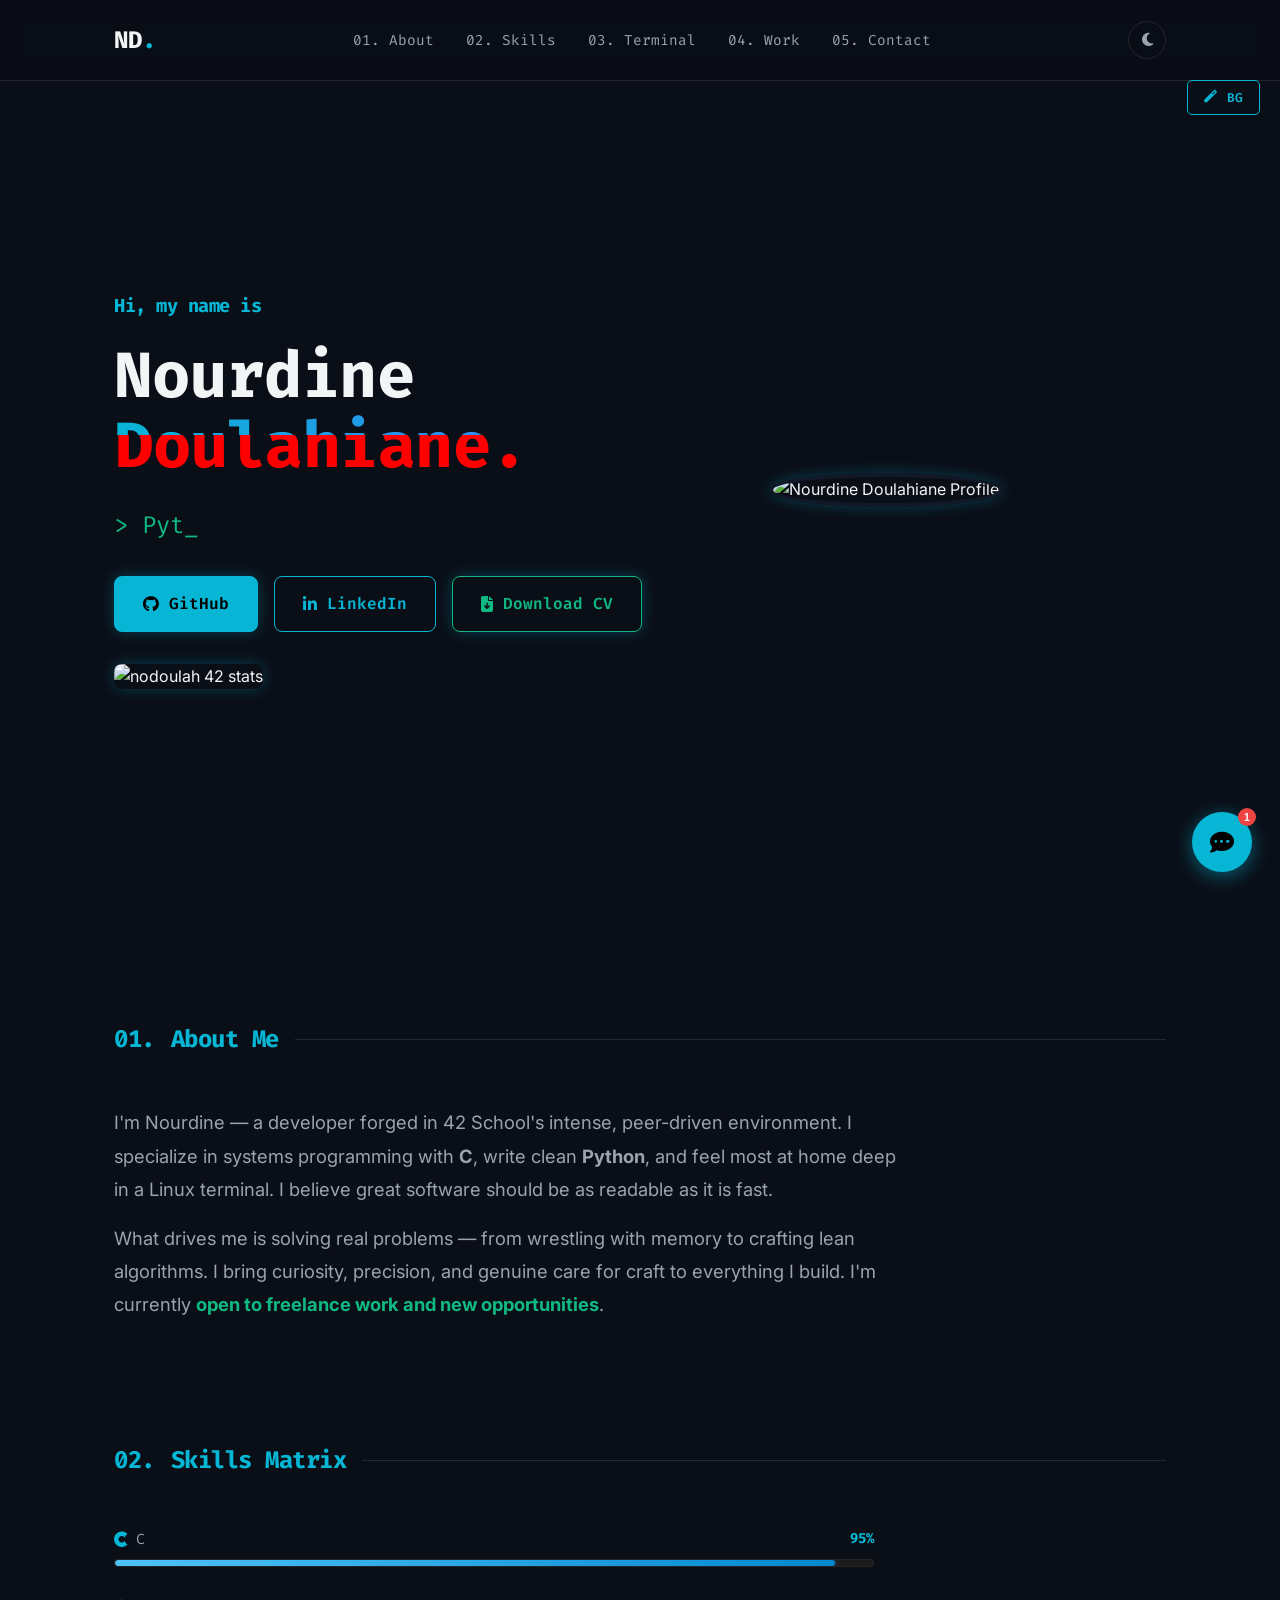
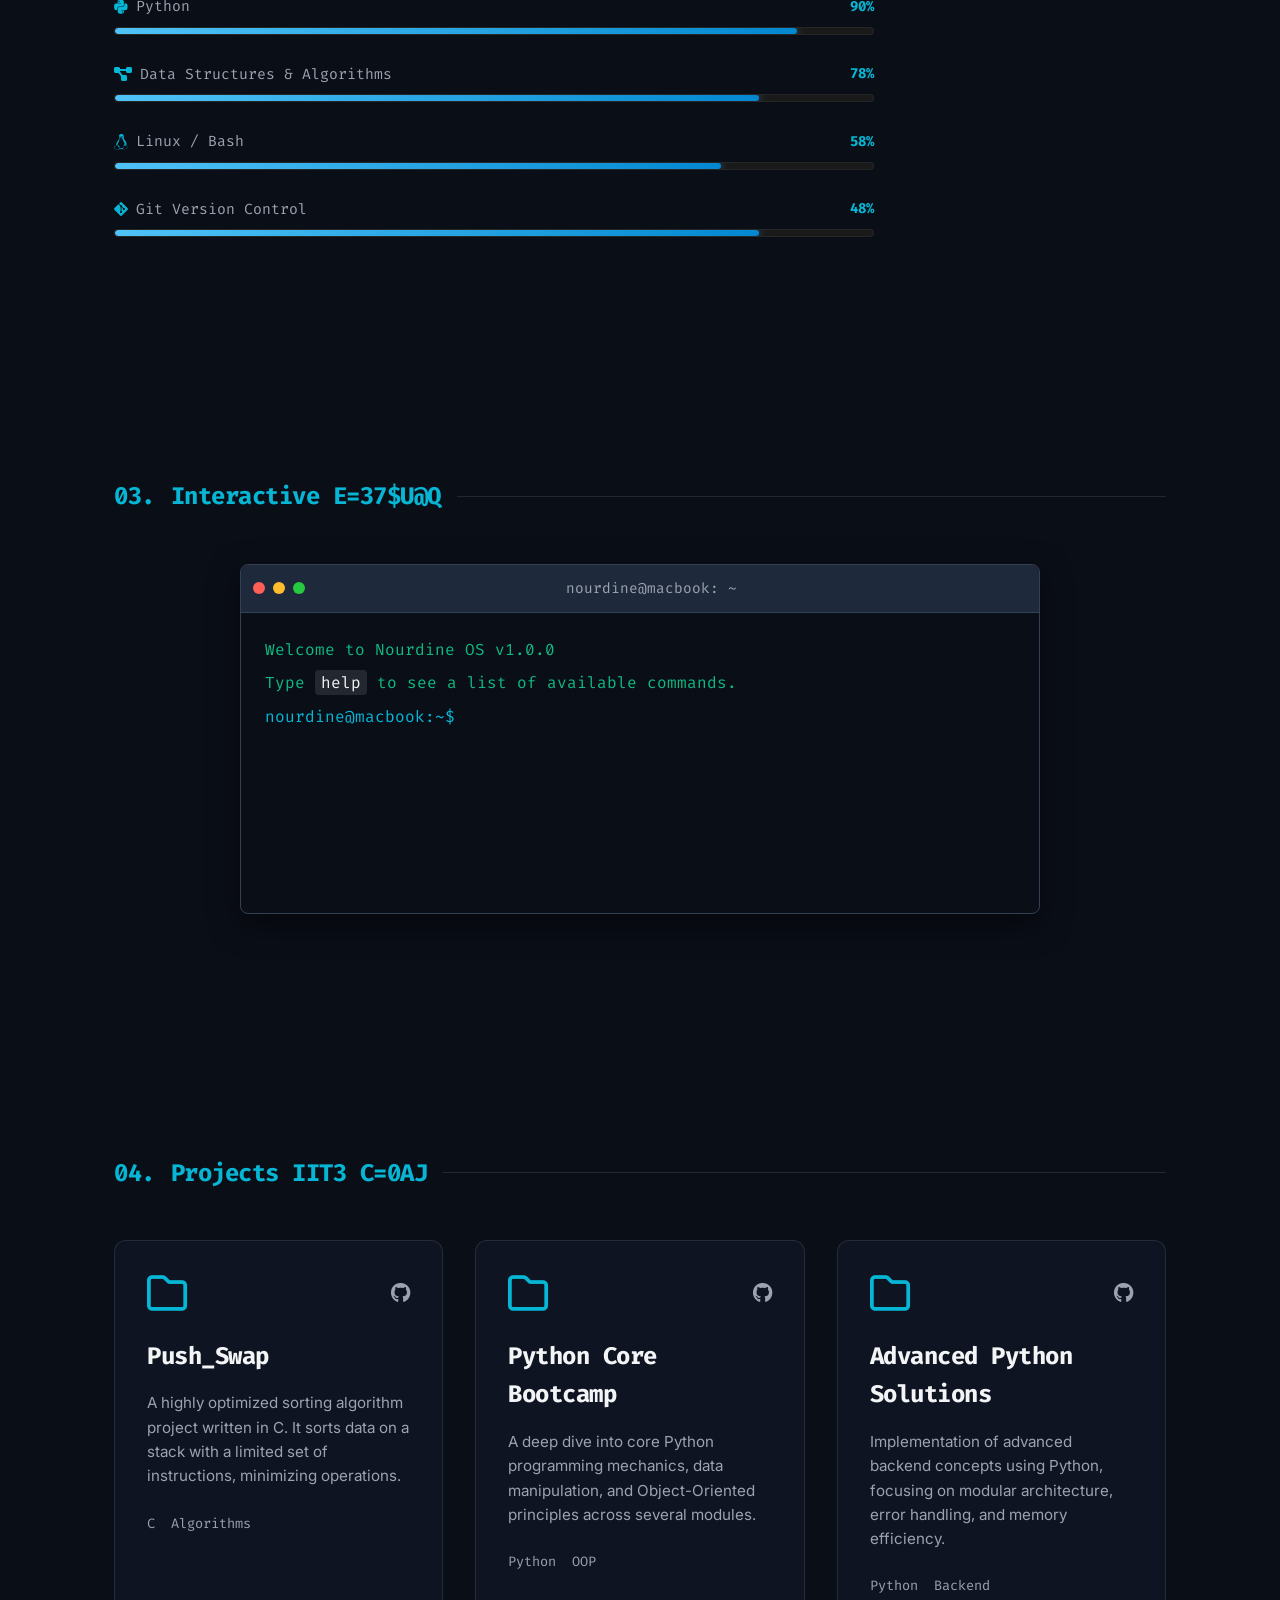
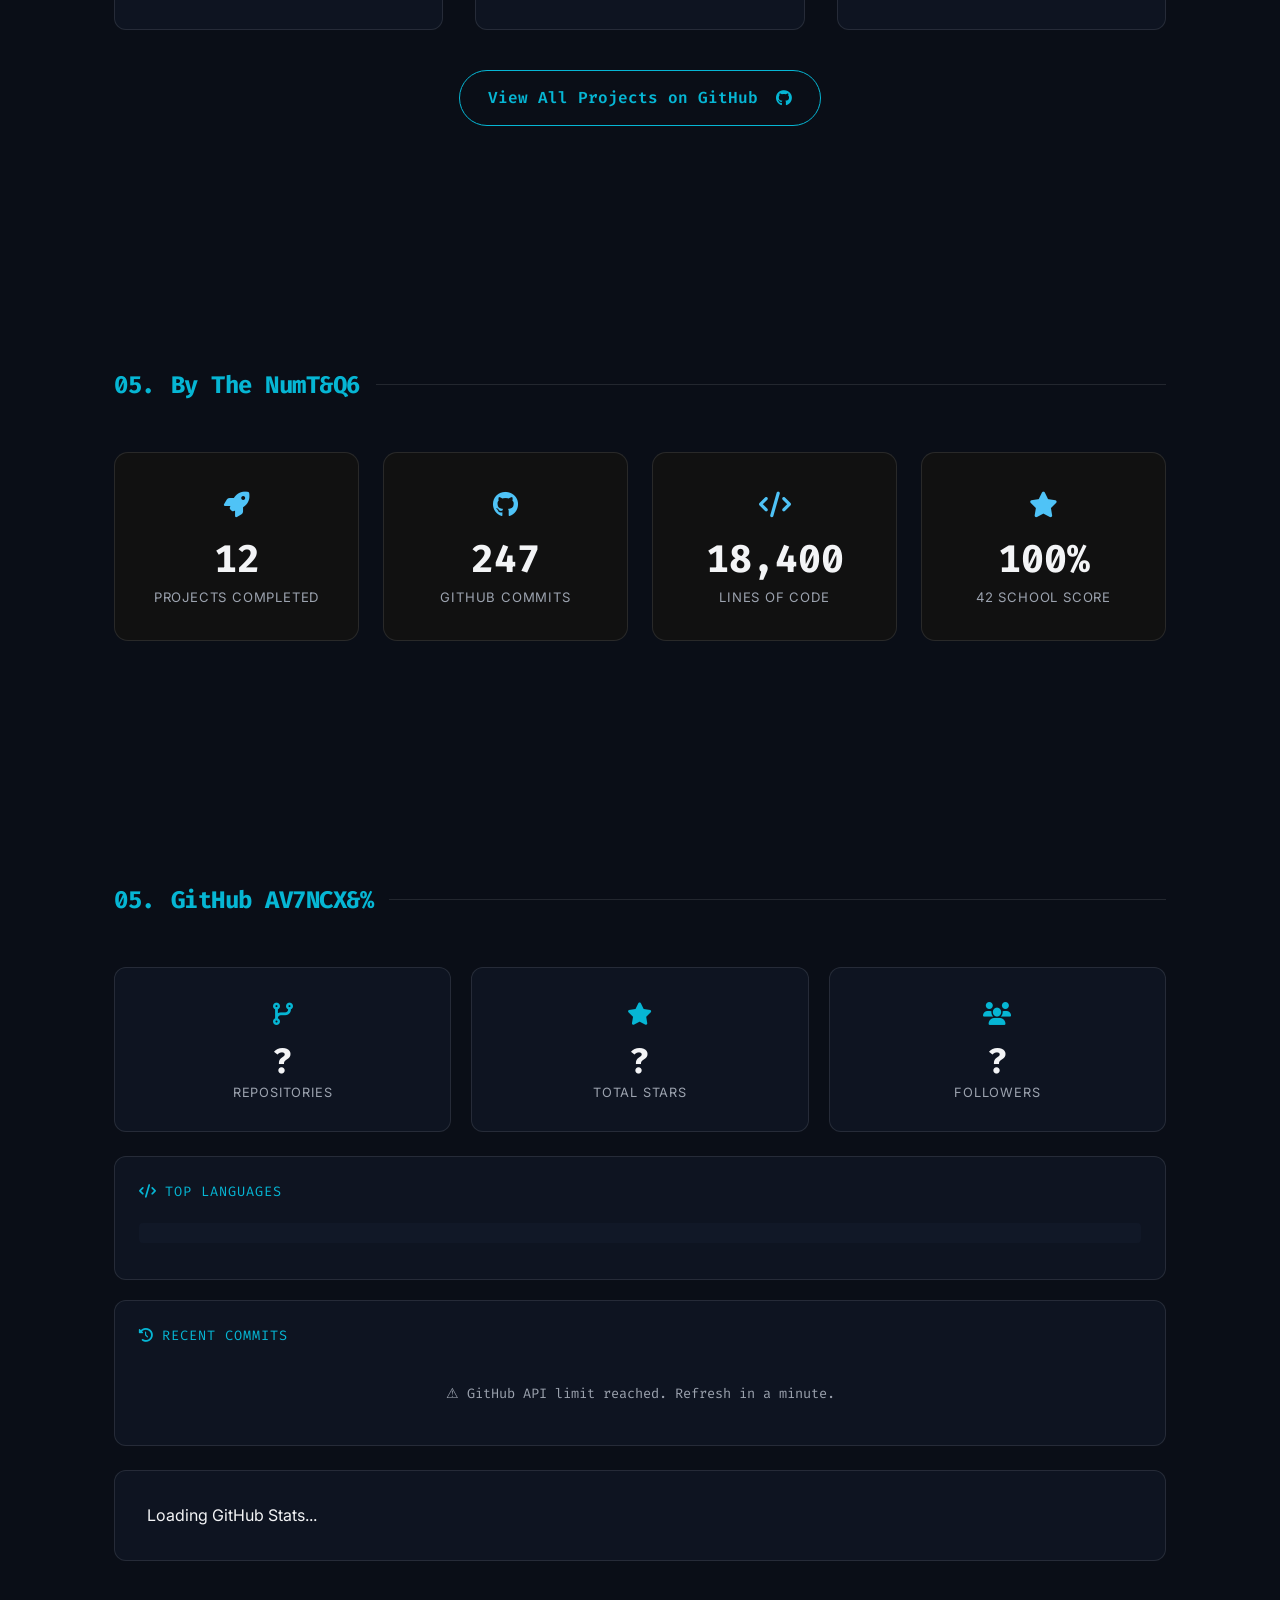
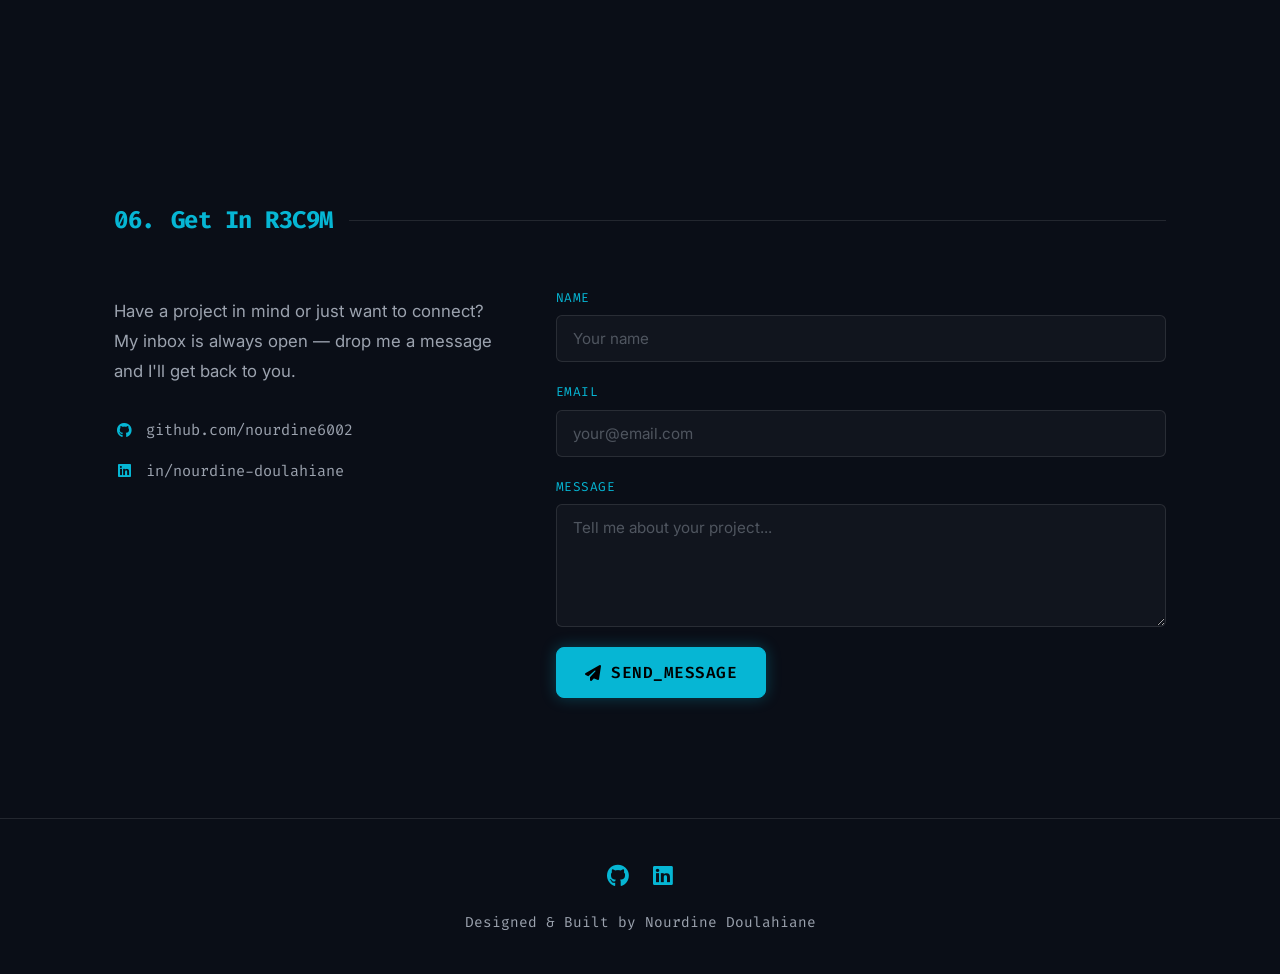
==== commit 73b39a1a: "done" ====
--- a/my_platform/index.html
+++ b/my_platform/index.html
@@ -309,55 +309,7 @@
     </div>
   </section>
 
-  <!-- Timeline Section -->
-  <section id="journey" class="section">
-    <div class="container">
-      <h2 class="section-title"><span>06.</span> <span class="decode-text" data-value="My Journey">My Journey</span></h2>
-      <div class="timeline">
-
-        <div class="tl-item tl-left tl-hidden">
-          <div class="tl-dot"></div>
-          <div class="tl-card">
-            <div class="tl-year">2022</div>
-            <p class="tl-text">Started learning C — fell in love with memory management and low-level programming. Pointers, stacks, and raw performance became my obsession.</p>
-          </div>
-        </div>
-
-        <div class="tl-item tl-right tl-hidden">
-          <div class="tl-dot"></div>
-          <div class="tl-card">
-            <div class="tl-year">2023</div>
-            <p class="tl-text">Joined 42 School network — completed Push_Swap, pipex, and core curriculum projects through intensive peer-to-peer learning with no teachers.</p>
-          </div>
-        </div>
-
-        <div class="tl-item tl-left tl-hidden">
-          <div class="tl-dot"></div>
-          <div class="tl-card">
-            <div class="tl-year">2024</div>
-            <p class="tl-text">Mastered Python — built AI tools, automation scripts and backend systems. Discovered the power of combining low-level thinking with high-level productivity.</p>
-          </div>
-        </div>
-
-        <div class="tl-item tl-right tl-hidden">
-          <div class="tl-dot"></div>
-          <div class="tl-card">
-            <div class="tl-year">2025</div>
-            <p class="tl-text">Started exploring AI agents — combining C efficiency with Python AI capabilities. Built a Terminal ChatBot powered by Claude API running in the Linux terminal.</p>
-          </div>
-        </div>
-
-        <div class="tl-item tl-left tl-hidden">
-          <div class="tl-dot tl-dot-now"></div>
-          <div class="tl-card tl-card-now">
-            <div class="tl-year tl-year-now">Now</div>
-            <p class="tl-text">Open to work — seeking exciting opportunities in systems programming or AI development. Let's build something great together.</p>
-          </div>
-        </div>
-
-      </div>
-    </div>
-  </section>
+
 
   <!-- GitHub Stats Section -->
   <section class="section" id="github-stats">
@@ -521,71 +473,6 @@
   <script src="https://unpkg.com/github-calendar@latest/dist/github-calendar.min.js"></script>
   <script src="js/app.js"></script>
 
-  <!-- Cursor Trail Effect -->
-  <script>
-  (function() {
-    if ('ontouchstart' in window || navigator.maxTouchPoints > 0) return;
-
-    const TRAIL_COUNT = 8;
-    const MAIN_SIZE  = 14;
-    const TRAIL_START = 10;
-
-    const style = document.createElement('style');
-    style.textContent = `
-      #cursor-main { position:fixed; width:${MAIN_SIZE}px; height:${MAIN_SIZE}px; border-radius:50%;
-        background:#4fc3f7; pointer-events:none; z-index:99999; transform:translate(-50%,-50%);
-        mix-blend-mode:screen; transition:transform 0.1s ease; will-change:left,top; }
-      body:has(a:hover,button:hover) #cursor-main { transform:translate(-50%,-50%) scale(1.8); }
-      .cursor-trail { position:fixed; border-radius:50%; background:#4fc3f7; pointer-events:none;
-        z-index:99998; transform:translate(-50%,-50%); mix-blend-mode:screen; will-change:left,top; }
-    `;
-    document.head.appendChild(style);
-
-    const main = document.createElement('div');
-    main.id = 'cursor-main';
-    document.body.appendChild(main);
-
-    const trail = Array.from({length: TRAIL_COUNT}, (_, i) => {
-      const d = document.createElement('div');
-      d.className = 'cursor-trail';
-      const frac = 1 - i / TRAIL_COUNT;
-      const sz = Math.max(2, TRAIL_START * frac);
-      d.style.cssText = `width:${sz}px;height:${sz}px;opacity:${frac * 0.6};`;
-      document.body.appendChild(d);
-      return d;
-    });
-
-    let mx = -100, my = -100;
-    let cx = -100, cy = -100;
-    const hist = Array(TRAIL_COUNT).fill(null).map(() => ({x: -100, y: -100}));
-
-    document.addEventListener('mousemove', e => { mx = e.clientX; my = e.clientY; });
-
-    let rafId;
-    function animate() {
-      cx += (mx - cx) * 0.18;
-      cy += (my - cy) * 0.18;
-      main.style.left = cx + 'px';
-      main.style.top  = cy + 'px';
-
-      hist.unshift({x: cx, y: cy});
-      hist.length = TRAIL_COUNT;
-
-      trail.forEach((dot, i) => {
-        const step = Math.floor((i + 1) * (TRAIL_COUNT / TRAIL_COUNT));
-        const pos  = hist[Math.min(step + i * 2, hist.length - 1)];
-        dot.style.left = pos.x + 'px';
-        dot.style.top  = pos.y + 'px';
-      });
-
-      rafId = requestAnimationFrame(animate);
-    }
-    animate();
-
-    document.addEventListener('mouseleave', () => { main.style.opacity = '0'; });
-    document.addEventListener('mouseenter', () => { main.style.opacity = '1'; });
-  })();
-  </script>
+
 </body>
-
 </html>
--- a/my_platform/css/globals.css
+++ b/my_platform/css/globals.css
@@ -1547,127 +1547,3 @@
   .counter-value { font-size: 1.8rem; }
 }
 
-/* ==========================================================================
-   Vertical Timeline
-   ========================================================================== */
-.timeline {
-  position: relative;
-  padding: 10px 0;
-}
-
-/* Central vertical line */
-.timeline::before {
-  content: '';
-  position: absolute;
-  left: 50%;
-  top: 0; bottom: 0;
-  width: 2px;
-  background: linear-gradient(to bottom, transparent, #4fc3f7 10%, #4fc3f7 90%, transparent);
-  transform: translateX(-50%);
-}
-
-.tl-item {
-  display: flex;
-  justify-content: flex-end;
-  padding-right: calc(50% + 32px);
-  padding-bottom: 48px;
-  position: relative;
-  transition: opacity 0.6s ease, transform 0.6s ease;
-}
-
-.tl-item.tl-right {
-  justify-content: flex-start;
-  padding-right: 0;
-  padding-left: calc(50% + 32px);
-}
-
-/* Slide-in from sides */
-.tl-hidden         { opacity: 0; }
-.tl-left.tl-hidden  { transform: translateX(-40px); }
-.tl-right.tl-hidden { transform: translateX(40px); }
-.tl-visible        { opacity: 1; transform: translateX(0); }
-
-/* Timeline dot */
-.tl-dot {
-  position: absolute;
-  left: 50%;
-  top: 6px;
-  width: 14px; height: 14px;
-  border-radius: 50%;
-  background: #4fc3f7;
-  border: 3px solid var(--bg-primary);
-  box-shadow: 0 0 10px rgba(79, 195, 247, 0.6);
-  transform: translateX(-50%);
-  z-index: 2;
-  transition: transform 0.3s ease;
-}
-
-.tl-dot-now {
-  background: #4ade80;
-  box-shadow: 0 0 14px rgba(74, 222, 128, 0.7);
-  width: 18px; height: 18px;
-  animation: tlPulseNow 2s infinite;
-}
-
-@keyframes tlPulseNow {
-  0%, 100% { box-shadow: 0 0 14px rgba(74,222,128,0.7); }
-  50%       { box-shadow: 0 0 28px rgba(74,222,128,1); }
-}
-
-.tl-item:hover .tl-dot { transform: translateX(-50%) scale(1.3); }
-
-.tl-card {
-  background: var(--bg-card);
-  border: 1px solid var(--border-light);
-  border-radius: 12px;
-  padding: 22px 26px;
-  max-width: 380px;
-  transition: var(--transition);
-}
-
-.tl-card:hover {
-  border-color: var(--accent-cyan);
-  box-shadow: 0 8px 28px rgba(79, 195, 247, 0.12);
-}
-
-.tl-card-now {
-  border-color: rgba(74, 222, 128, 0.35);
-}
-.tl-card-now:hover {
-  border-color: #4ade80;
-  box-shadow: 0 8px 28px rgba(74, 222, 128, 0.15);
-}
-
-.tl-year {
-  font-family: 'Fira Code', monospace;
-  font-size: 0.8rem;
-  font-weight: 700;
-  color: var(--accent-cyan);
-  text-transform: uppercase;
-  letter-spacing: 1.5px;
-  margin-bottom: 10px;
-}
-
-.tl-year-now { color: #4ade80; }
-
-.tl-text {
-  font-size: 0.92rem;
-  color: var(--text-muted);
-  line-height: 1.7;
-  margin: 0;
-}
-
-/* Mobile: stack timeline */
-@media (max-width: 768px) {
-  .timeline::before { left: 18px; }
-  .tl-item,
-  .tl-item.tl-right {
-    padding-left: 52px;
-    padding-right: 0;
-    justify-content: flex-start;
-  }
-  .tl-dot { left: 18px; }
-  .tl-card { max-width: 100%; }
-  .tl-left.tl-hidden,
-  .tl-right.tl-hidden { transform: translateX(30px); }
-}
